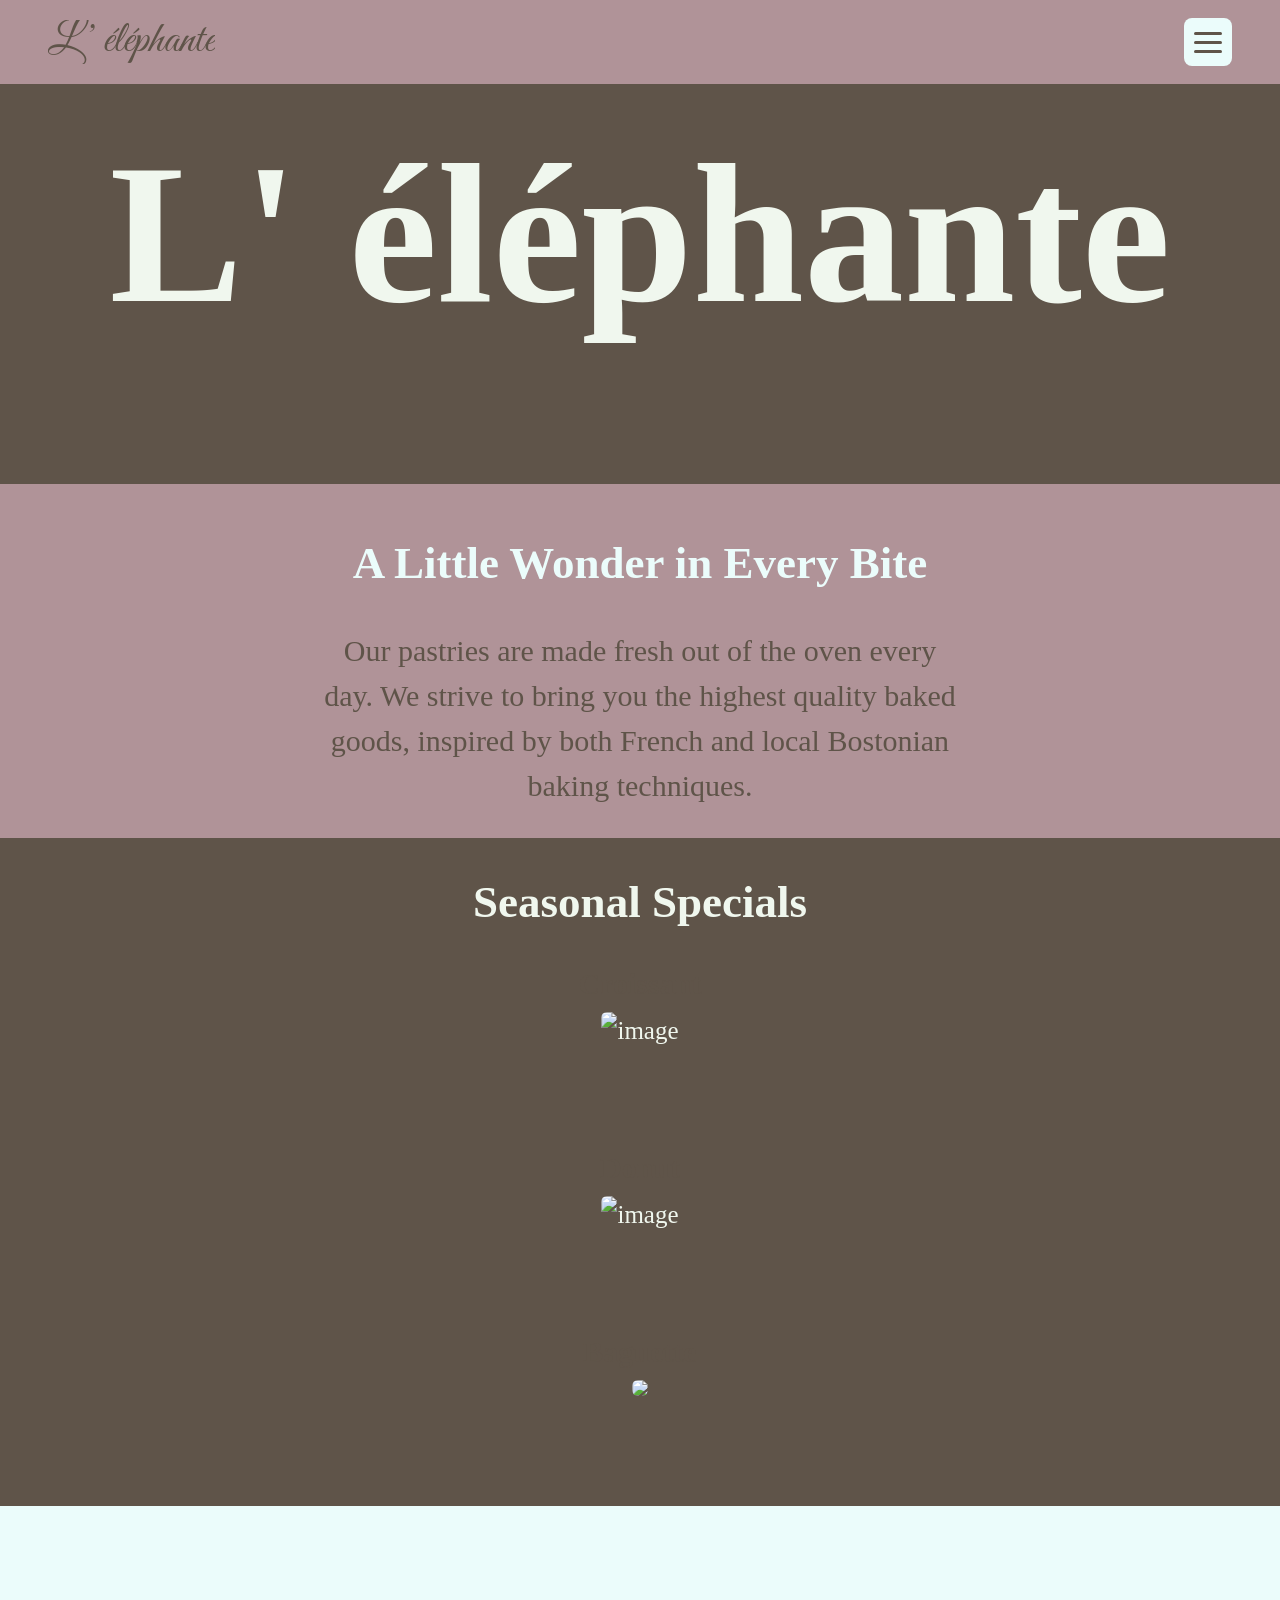
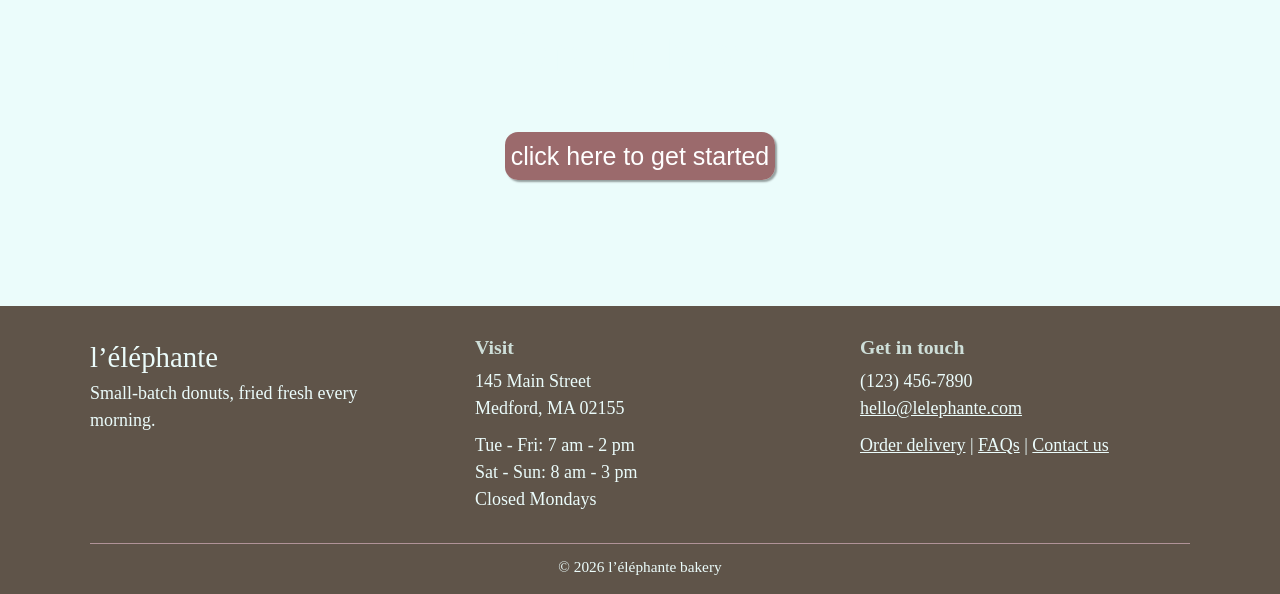
==== index.html @ 223b642c "added footer to every page" ====
<!DOCTYPE html>
<html lang="en">
<head>
    <meta charset="UTF-8">
    <meta name="viewport" content="width=device-width, initial-scale=1.0">
    <title>Home</title>
    <link rel="stylesheet" href="style.css">
    <link rel="stylesheet" href="header.css">
    <script src="script.js" defer></script>
</head>
<body>
    <div class="wrapper">
        <!-- header -->
  <header class="site-header">
    <h1 class="site-title"><a href="index.html">L’ éléphante</a></h1>
    <button class="menu-toggle" type="button">
      <span class="menu-toggle__bar"></span>
      <span class="menu-toggle__bar"></span>
      <span class="menu-toggle__bar"></span>
    </button>
  </header>

  <div class="menu-overlay"></div>

  <!-- hamburger menu -->
  <nav class="menu-panel" id="menu-panel">
    <div class="menu-panel__top">
      <button class="menu-close" type="button">&times;</button>
    </div>
    <ul class="menu-list">
      <li><a href="index.html">Home</a></li>
      <li><a href="menu.html">Menu</a></li>
      <li><a href="teammembers.html">Team Members</a></li>
      <li><a href="faq.html">FAQs</a></li>
      <li><a href="reviews.html">Reviews</a></li>
      <li><a href="delivery.html">Delivery</a></li>
      <li><a href="contact.html">Contact</a></li>
    </ul>
  </nav>
        <div class="hero">
            <h1>L' éléphante</h1>
        </div>
        <div class="section">
            <h2> A Little Wonder in Every Bite </h2>
            <p>
                Our pastries are made fresh out of the oven every day. We strive to bring you
                the highest quality baked goods, inspired by both French and local Bostonian baking techniques.
            </p>
        </div>
        <div class="section2">
            <h2>Seasonal Specials</h2>
            <div class="Products">
                <div class="product">
                    <h3>Croissant</h3>
                    <img src="https://images.unsplash.com/photo-1651604033534-e66b281f1981?q=80&w=774&auto=format&fit=crop&ixlib=rb-4.1.0&ixid=NHwxMjA3fDA%3D"
                        alt="image">
                    <div class="overlay">
                        <a href="find-an-influencer.html">view item</a>
                    </div>
                </div>
                <div class="product">
                    <h3>Donut</h3>
                    <img src="https://images.unsplash.com/photo-1597419765826-5b03fa018c18?q=80&w=870&auto=format&fit=crop&ixlib=rb-4.1.0&ixid=NHwxMjA3fDA%3D"
                        alt="image">
                    <div class="overlay">
                        <a href="find-an-influencer.html">view item</a>
                    </div>
                </div>
                <div class="product">
                    <h3>Baguette</h3>
                    <img src="https://images.unsplash.com/photo-1691862469586-9c7c183b27b7?q=80&w=774&auto=format&fit=crop&ixlib=rb-4.1.0&ixid=NHwxMjA3fDA%3D">
                    <div class="overlay">
                        <a href="find-an-influencer.html">view item</a>
                    </div>
                </div>
            </div>
        </div>
        <div class="section3">
            <h2>Order Now</h2>
            <a href="delivery.html" class="More">click here to get started</a>
        </div>

    </div>
    
    <!-- footer (same on every page) -->
        <footer class="site-footer">
            <div class="footer-inner">
                <div class="footer-col">
                    <a href="index.html" class="logo">l’éléphante</a>
                    <p>Small-batch donuts, fried fresh every morning.</p>
                </div>
                <div class="footer-col">
                    <h2>Visit</h2>
                    <p>145 Main Street<br>Medford, MA 02155</p>
                    <p>Tue - Fri: 7 am - 2 pm<br>Sat - Sun: 8 am - 3 pm<br>Closed Mondays</p>
                </div>
                <div class="footer-col">
                    <h2>Get in touch</h2>
                    <p>(123) 456-7890<br><a href="mailto:hello@lelephante.com">hello@lelephante.com</a></p>
                    <p><a href="delivery.html">Order delivery</a> | <a href="faq.html">FAQs</a> | <a href="contact.html">Contact us</a></p>
                </div>
            </div>
            <p class="copyright">&copy; <span id="year">2026</span> l’éléphante bakery </p>
        </footer>
    
    
</body>
</html>
---- style.css ----
:root {
  --stone-brown: #5F5449;
  --smoky-rose: #9B6A6C;
  --lighter-rose: #B09398;
  --light-teal: #CEDFD9;
  --off-white: #EBFCFB;
}

/* base */
*,
*::before,
*::after {
  box-sizing: border-box;
}

body {
  margin: 0;
  padding: 0;
  font-family: "Times New Roman", Times, serif;
  font-size: 18px;
  line-height: 1.5;
  color: #5f5449;
  background-color: #ebfcfb;
}

h1, h2, h3 {
  line-height: 1.2;
  color: #5f5449;
}

h1 {
  font-size: 2.4em;
  text-align: center;
  margin: 30px 0 10px;
}

h2 {
  font-size: 1.6em;
}

h3 {
  font-size: 1.2em;
  padding: 0;
  margin: 0;
}

a {
  color: #9b6a6c;
}

a:hover {
  color: #5f5449;
}

img {
  max-width: 100%;
}

/* centers the content of every page */
main {
  width: 100%;
  max-width: 1100px;
  margin: 0 auto;
  padding: 0 20px 40px;
}

/* short centered paragraph under each page's h1 */
.intro {
  text-align: center;
  max-width: 650px;
  margin: 0 auto 30px;
}

/* bakery name is the logo? */
.logo {
  font-family: cursive;
  font-size: 1.8em;
  color: #ffffff;
  text-decoration: none;
}

.logo:hover {
  color: #cedfd9;
}

.wrapper {
  display: flex;
  flex-direction: column;
  justify-content: center;
  align-items: center;
}

header {
  width: 100%;
}

/* nav bar (skips the hamburger menu panel, which is styled in header.css) */
nav:not(.menu-panel) {
  text-align: right;
  background-color: var(--lighter-rose);
  min-height: 32px;
  padding-top: 16px;
  padding-bottom: 4px;
  margin-bottom: 0;
}

nav:not(.menu-panel) a {
  text-decoration: none;
  color: var(--off-white);
  font-size: 19px;
  margin-right: 10px;
  padding-left: 20px;
  font-family: Cambria, Cochin, Georgia, Times, 'Times New Roman', serif;
  display: inline-block;
}

nav:not(.menu-panel) a:hover {
  transform: scale(1.2);
  color: #F0F7EE;
}

.menuButtons {
  margin-right: 50px;
}

.hero {
  background-color: var(--stone-brown);
  background-image: url("https://images.unsplash.com/photo-1597528662465-55ece5734101?q=80&w=1548&auto=format&fit=crop&ixlib=rb-4.1.0&ixid=NHwxMjA3fDA%3D");
  background-size: cover;
  background-position: center;
  background-repeat: no-repeat;
  min-height: 400px;
  width: 100%;
  text-align: center;
  margin-bottom: auto;
  margin-top: 0;
}

.hero h1 {
  color: #F0F7EE;
  font-family: Poppins;
  font-size: 200px;
  margin-bottom: 10px;
  padding-bottom: 100px;
}

.hero h2 {
  color: #F0F7EE;
  font-family: Cambria, Cochin, Georgia, Times, 'Times New Roman', serif;
  font-size: 40px;
}

.section {
  background-color: var(--lighter-rose);
  min-height: 350px;
  width: 100%;
  text-align: center;
  margin-bottom: auto;
}

.section h2 {
  padding-top: 15px;
  color: var(--off-white);
  font-family: Poppins;
  font-size: 45px;
}

.section p {
  color: var(--stone-brown);
  font-family: Georgia, 'Times New Roman', Times, serif;
  font-size: 30px;
  margin-left: 25%;
  margin-right: 25%;
}

.section2 {
  background-color: var(--stone-brown);
  min-height: 400px;
  width: 100%;
  text-align: center;
  margin-bottom: auto;
}

.section2 h2 {
  color: #F0F7EE;
  font-family: Geneva;
  font-size: 45px;
}

/* Top Influencers */

.Products {
  display: grid;
  grid-template-columns: repeat(3, 400px);
  justify-content: center;
  gap: 20px;
  max-width: 1300px;
  width: 100%;
  margin: 0 auto 40px;
  min-height: 500px;
}

.product {
  z-index: 1;
  display: flex;
  flex-direction: column;
  align-items: center;
  align-content: space-between;
  padding: 0;
  position: relative;
  font-family: Cambria, Cochin, Georgia, Times, 'Times New Roman', serif;
  font-size: 25px;
  color: #F0F7EE;
}

.product img {
  max-width: 80%;
  margin-top: 10px;
  border-radius: 6px;
}

.overlay {
  z-index: 2;
  background-color: hsla(0, 20%, 6%, 0.621);
  width: 400px;
  height: 400px;
  display: none;
  position: absolute;
  border-radius: 6px;
}

.overlay a {
  position: absolute;
  top: 50%;
  left: 50%;
  font-size: 40px;
  color: white;
  transform: translate(-50%, -50%);
  -ms-transform: translate(-50%, -50%);
  text-align: center;
}

.product:hover .overlay {
  display: block;
}

/* Section 3 */

.section3 {
  flex: 1;
  background-color: var(--off-white);
  min-height: 400px;
  width: 100%;
  text-align: center;
  margin-bottom: auto;
  background-image: url("https://images.unsplash.com/photo-1523294587484-bae6cc870010?q=80&w=2004&auto=format&fit=crop&ixlib=rb-4.1.0&ixid=NHwxMjA3fDA%3D");
  background-size: cover;
  background-position: center;
  background-repeat: no-repeat;
}

.section3 h2 {
  padding-top: 70px;
  color: var(--off-white);
  font-family: Poppins;
  font-size: 60px;
  font-weight: 100;
  margin-top: 40px;
  margin-bottom: 50px;
}

.More {
  background-color: var(--smoky-rose);
  width: fit-content;
  padding-top: 10px;
  padding-bottom: 10px;
  padding-left: 6px;
  padding-right: 6px;
  border: 0;
  border-radius: 13px;
  font-family: "Poppins", sans-serif;
  font-size: 25px;
  font-weight: 400;
  font-style: normal;
  color: white;
  box-shadow: 2px 2px 2px rgba(0, 0, 0, 0.374);
  text-decoration: none;
  text-align: center;
  justify-self: center;
  margin-top: 20px;
}

/* shared button */
.button {
  display: inline-block;
  background-color: #9b6a6c;
  color: #ffffff;
  font-family: inherit;
  font-size: 1em;
  text-decoration: none;
  padding: 10px 22px;
  border: none;
  transition-property: background-color;
  transition-duration: 0.3s;
}

.button:hover {
  background-color: #5f5449;
  color: #ffffff;
}

.center {
  text-align: center;
}

/* footer (fixed page element) */
.site-footer {
  background-color: #5f5449;
  color: #ebfcfb;
  padding: 30px 20px 15px;
}

.footer-inner {
  display: flex;
  flex-wrap: wrap;
  justify-content: space-between;
  max-width: 1100px;
  margin: 0 auto;
}

.footer-col {
  flex-basis: 30%;
  margin-bottom: 20px;
}

.footer-col p {
  margin: 0 0 10px;
}

.site-footer h2 {
  color: #cedfd9;
  font-size: 1.1em;
  margin: 0 0 8px;
}

.site-footer .logo {
  font-size: 1.6em;
}

.site-footer a {
  color: #ebfcfb;
}

.site-footer a:hover {
  color: #cedfd9;
}

.copyright {
  max-width: 1100px;
  margin: 0 auto;
  padding-top: 12px;
  border-top: 1px solid #b09398;
  text-align: center;
  font-size: 0.85em;
}

/* other footer style (skips the shared .site-footer above) */
footer:not(.site-footer) {
  display: flex;
  justify-content: center;
  align-items: center;
  width: 100%;
  background-color: var(--lighter-rose);
  font-family: cursive;
  margin-bottom: 0;
}

#titleCard {
  font-size: 50px;
  font-family: Cambria, Cochin, Georgia, Times, 'Times New Roman', serif;
}


@media (max-width: 1300px) {
  .Products {
    display: grid;
    grid-template-columns: 1fr;
    width: 100%;
    gap: 30px;
    margin-bottom: 40px;
  }
}

/* PHONE */
@media (max-width: 738px) {

  body {
    width: 100%;
    overflow-x: hidden;
  }

  /* Navigation */
  nav:not(.menu-panel) {
    text-align: center;
    padding: 10px 0;
  }

  .menuButtons {
    margin-right: 0;
    display: flex;
    flex-direction: column;
    align-items: center;
  }

  nav:not(.menu-panel) a {
    font-size: 18px;
    margin: 5px 0;
    padding-left: 0;
  }

  nav:not(.menu-panel) a:hover {
    transform: none;
  }

  /* Hero */
  .hero {
    min-height: 300px;
    width: 100%;
    display: flex;
    flex-direction: column;
    justify-content: center;
  }

  .hero h1 {
    font-size: 60px;
    margin: 0 10px 10px;
  }

  .hero h2 {
    font-size: 25px;
    margin: 10px;
  }

  /* General sections */
  .section,
  .section2,
  .section3 {
    width: 100%;
    min-height: 300px;
  }

  .section h2,
  .section2 h2,
  .section3 h2 {
    font-size: 35px;
  }

  .section p {
    font-size: 20px;
    margin-left: 10%;
    margin-right: 10%;
  }

  /* Products */
  .Products {
    display: grid;
    grid-template-columns: 1fr;
    width: 100%;
    gap: 30px;
    margin-bottom: 40px;
  }

  .product {
    width: 100%;
  }

  .product img {
    width: 250px;
    max-width: 80%;
    height: auto;
  }

  /* Overlay */
  .overlay {
    width: 250px;
    height: 250px;
    top: 0;
    left: 0;
  }

  .overlay a {
    font-size: 30px;
  }

  /* More button */
  .More {
    font-size: 20px;
    margin-bottom: 30px;
  }

  /* Delivery form */
  form {
    width: 60%;
    margin: 20px auto;
  }

  form input,
  form textarea,
  form select {
    width: 100%;
    box-sizing: border-box;
  }

  /* Footer */
  footer:not(.site-footer) {
    width: 100%;
    display: flex;
    flex-direction: row;
    justify-content: center;
    align-items: center;
    padding: 20px 0;
  }

  footer:not(.site-footer) h2 {
    font-size: 20px;
    margin-bottom: 15px;
  }
}

/* responsive for tablets and phones */
@media (max-width: 700px) {
  h1 {
    font-size: 2em;
  }

  /* footer columns stack */
  .footer-col {
    flex-basis: 100%;
  }
}
---- header.css ----
/* Cursive font for bakery name */
@import url("https://fonts.googleapis.com/css2?family=Great+Vibes&display=swap");

:root {
  /* Layout tokens */
  --header-height: 72px;
  --header-padding-x: clamp(16px, 4vw, 48px);
  --menu-width: 360px;
  --menu-transition: 0.3s ease;
}

body {
  margin: 0;
  /* padding below header / above page contents */
  padding-top: var(--header-height);
}

/* when hamburger menu is open, you can't scroll on the page behind */
body.menu-open {
  overflow: hidden;
}

/* header styling */

.site-header {
  position: fixed;
  top: 0;
  left: 0;
  right: 0;
  width: 100%;
  height: var(--header-height);
  display: flex;
  align-items: center;
  justify-content: space-between;
  gap: 16px;
  padding: 0 var(--header-padding-x);
  background-color: var(--lighter-rose);
  z-index: 1000;
}

.site-title {
  margin: 0;
  font-family: "Great Vibes", "Brush Script MT", "Segoe Script", cursive;
  font-size: clamp(1.75rem, 4vw, 2.75rem);
  font-weight: 400;
  line-height: 1;
  color: var(--stone-brown);
  white-space: nowrap;
  overflow: hidden;
  text-overflow: ellipsis;
}

.site-title a {
  color: inherit;
  text-decoration: none;
}

.site-title a:focus-visible {
  outline: 2px solid var(--off-white);
  outline-offset: 4px;
  border-radius: 4px;
}

/* closed hamburger menu styling */

.menu-toggle {
  flex-shrink: 0;
  display: flex;
  flex-direction: column;
  justify-content: center;
  gap: 6px;
  width: 48px;
  height: 48px;
  margin-left: auto; /* keeps hamburger menu fixed */
  padding: 12px 10px;
  background-color: var(--off-white);
  border: none;
  border-radius: 8px;
  transition: background-color var(--menu-transition), transform 0.15s ease;
}

.menu-toggle__bar {
  display: block;
  width: 100%;
  height: 3px;
  background-color: var(--stone-brown);
  border-radius: 2px;
}

.menu-toggle:active {
  transform: scale(0.95);
}

.menu-toggle:focus-visible {
  outline: 2px solid var(--stone-brown);
  outline-offset: 3px;
}

/* dims page behind menu when menu is opened */

.menu-overlay {
  position: fixed;
  inset: 0;
  background-color: rgba(95, 84, 73, 0.4); /* stone-brown, translucent */
  opacity: 0;
  visibility: hidden;
  z-index: 1001;
}

.menu-overlay.is-open {
  opacity: 1;
  visibility: visible;
}

/* hamburger menu open styling */

.menu-panel {
  position: fixed;
  top: 0;
  right: 0;
  width: min(var(--menu-width), 100%);
  height: 100vh;
  height: 100dvh; /* height for mobile browsers */
  display: flex;
  flex-direction: column;
  padding: 0 clamp(20px, 5vw, 36px) 32px;
  background-color: var(--off-white);
  box-shadow: -4px 0 24px rgba(95, 84, 73, 0.25);
  overflow-y: auto; /* responsive, always shows the 7 tabs in the menu */
  transform: translateX(100%);
  visibility: hidden; /* hidden links can't be tabbed to while closed */
  z-index: 1002;
}

.menu-panel.is-open {
  transform: translateX(0);
  visibility: visible;
}

.menu-panel__top {
  flex-shrink: 0;
  display: flex;
  align-items: center;
  justify-content: flex-end;
  height: var(--header-height);
  border-bottom: 1px solid rgba(95, 84, 73, 0.2);
}

.menu-close {
  display: grid;
  place-items: center;
  width: 44px;
  height: 44px;
  padding: 0;
  font-family: "Times New Roman", Times, serif;
  font-size: 1.75rem;
  line-height: 1;
  color: var(--stone-brown);
  background-color: var(--light-teal);
  border: none;
  border-radius: 50%;
  transition: background-color var(--menu-transition), transform 0.15s ease;
}

.menu-close:active {
  transform: scale(0.95);
}

.menu-close:focus-visible {
  outline: 2px solid var(--stone-brown);
  outline-offset: 3px;
}

/* the list of 7 tabs styling */
.menu-list {
  list-style: none;
  margin: 0;
  padding: 12px 0 0;
  display: flex;
  flex-direction: column;
}

.menu-list a {
  display: block;
  padding: clamp(10px, 2.2vh, 18px) 0;
  font-family: "Times New Roman", Times, serif;
  font-size: clamp(1.5rem, 5vw, 2.25rem);
  font-weight: 700;
  line-height: 1.1;
  color: var(--stone-brown);
  text-decoration: none;
}

/* makes header responsive */

@media (max-width: 480px) {
  :root {
    --header-height: 60px;
  }

  .menu-toggle {
    width: 44px;
    height: 44px;
    gap: 5px;
    padding: 11px 9px;
  }

  /* responsive menu, takes up full screen on phones */
  .menu-panel {
    width: 100%;
    box-shadow: none;
  }
}

@media (min-width: 1200px) {
  :root {
    --header-height: 84px;
    --menu-width: 420px;
  }
}
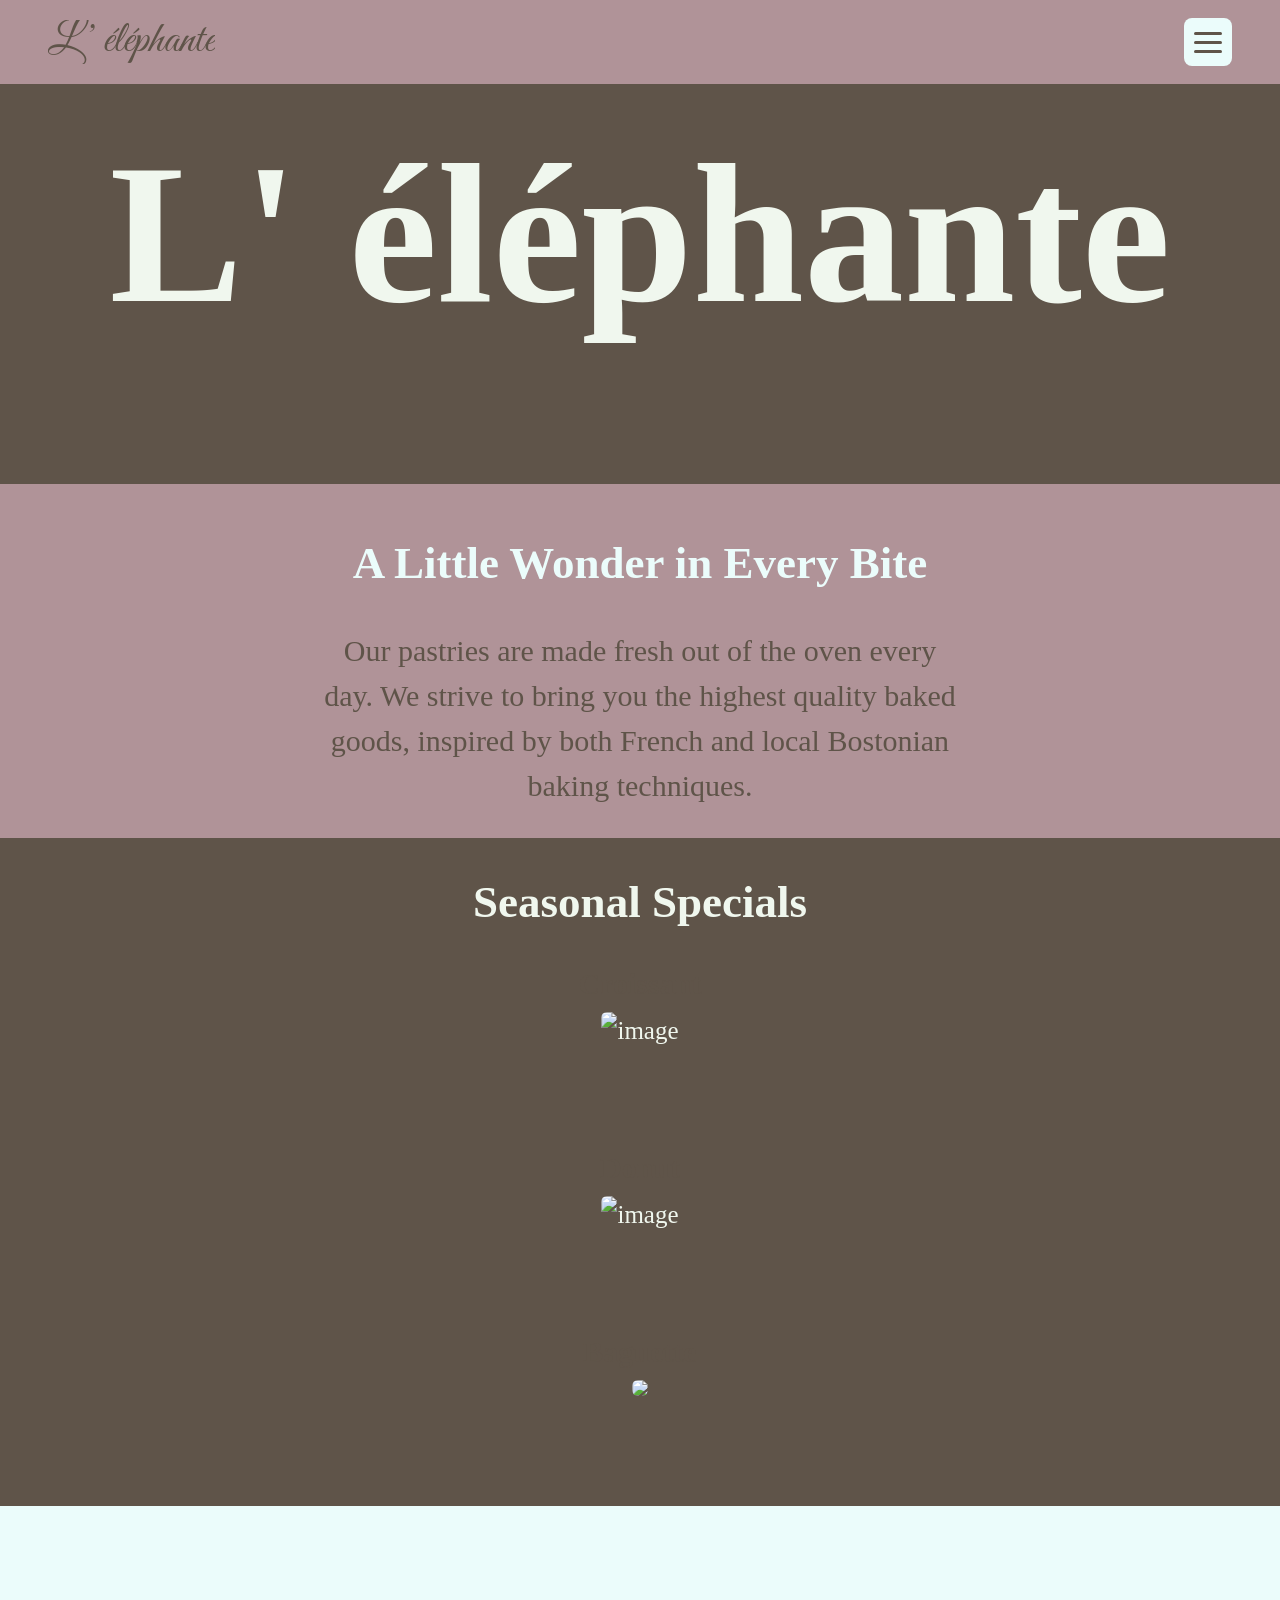
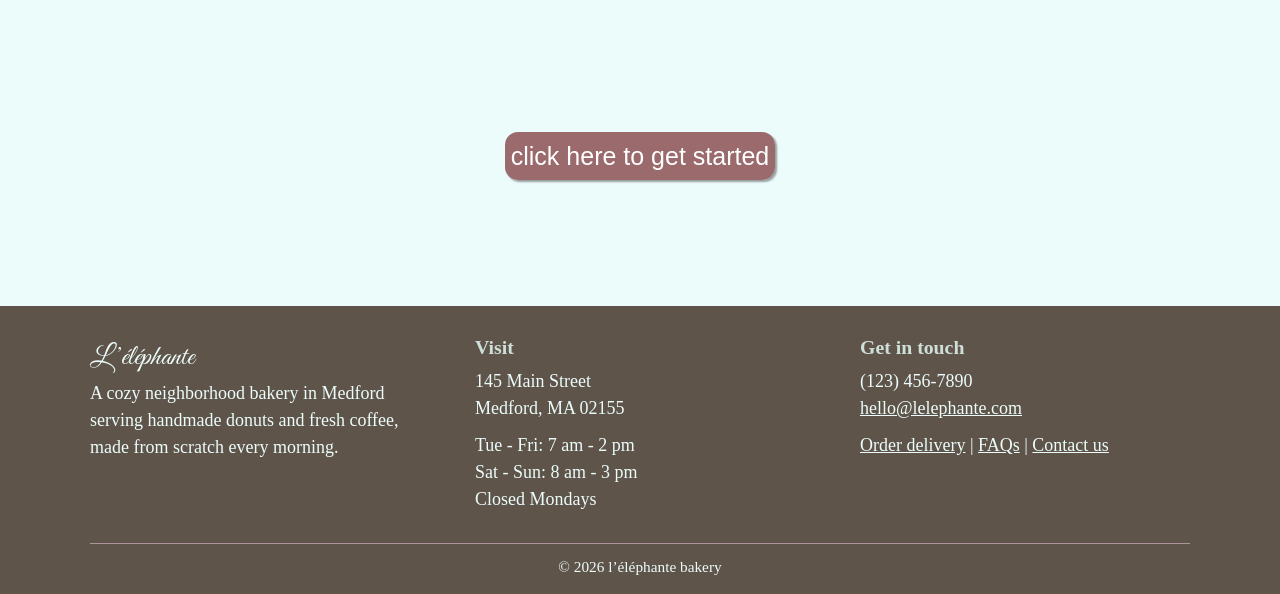
==== commit a5517c2b: "changed font of footer title and description of footer" ====
--- a/index.html
+++ b/index.html
@@ -86,8 +86,8 @@
         <footer class="site-footer">
             <div class="footer-inner">
                 <div class="footer-col">
-                    <a href="index.html" class="logo">l’éléphante</a>
-                    <p>Small-batch donuts, fried fresh every morning.</p>
+                    <a href="index.html" class="logo" style="font-family: 'Great Vibes', 'Brush Script MT', 'Segoe Script', cursive;">L’éléphante</a>
+                    <p>A cozy neighborhood bakery in Medford serving handmade donuts and fresh coffee, made from scratch every morning.</p>
                 </div>
                 <div class="footer-col">
                     <h2>Visit</h2>
@@ -102,7 +102,10 @@
             </div>
             <p class="copyright">&copy; <span id="year">2026</span> l’éléphante bakery </p>
         </footer>
-    
+        
+    <!-- for seasonal cards, card.js must load before menu.js -->
+    <script src="card.js"></script>
+    <script src="menu.js"></script>
     
 </body>
 </html>
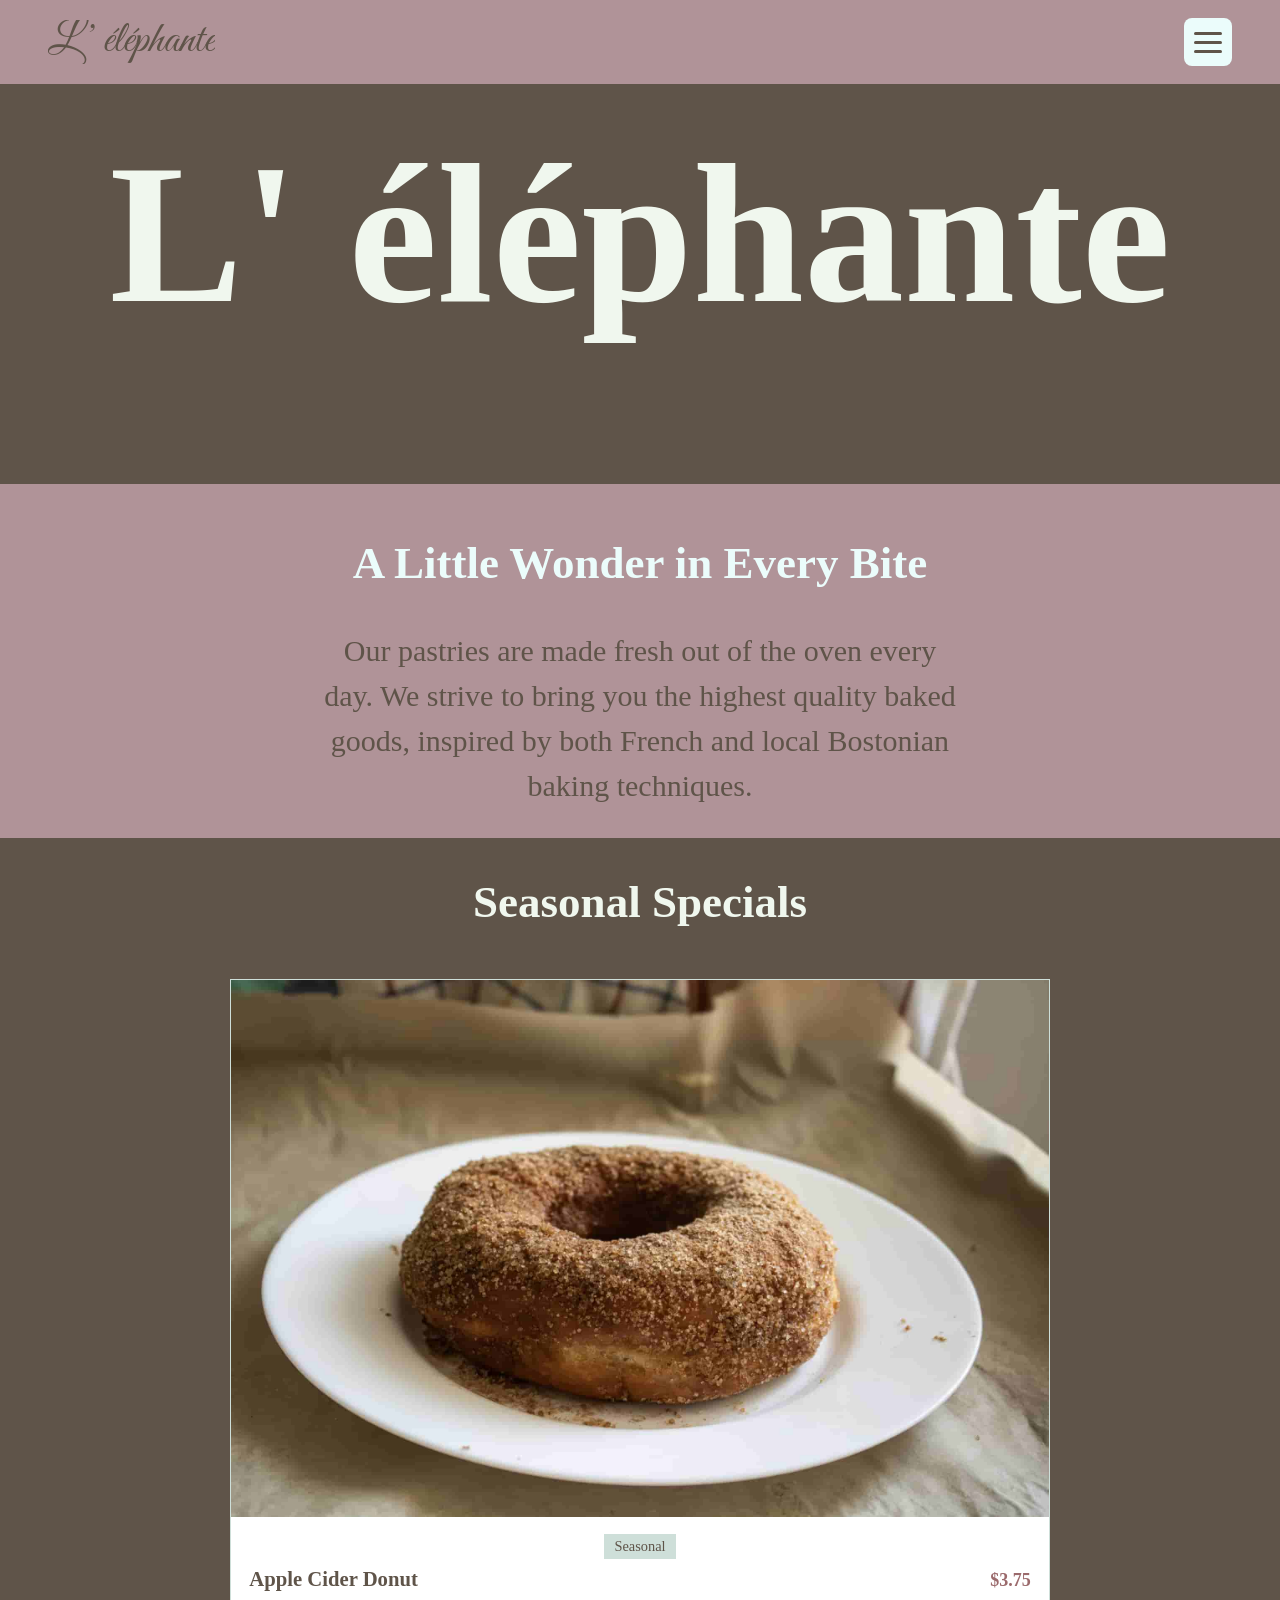
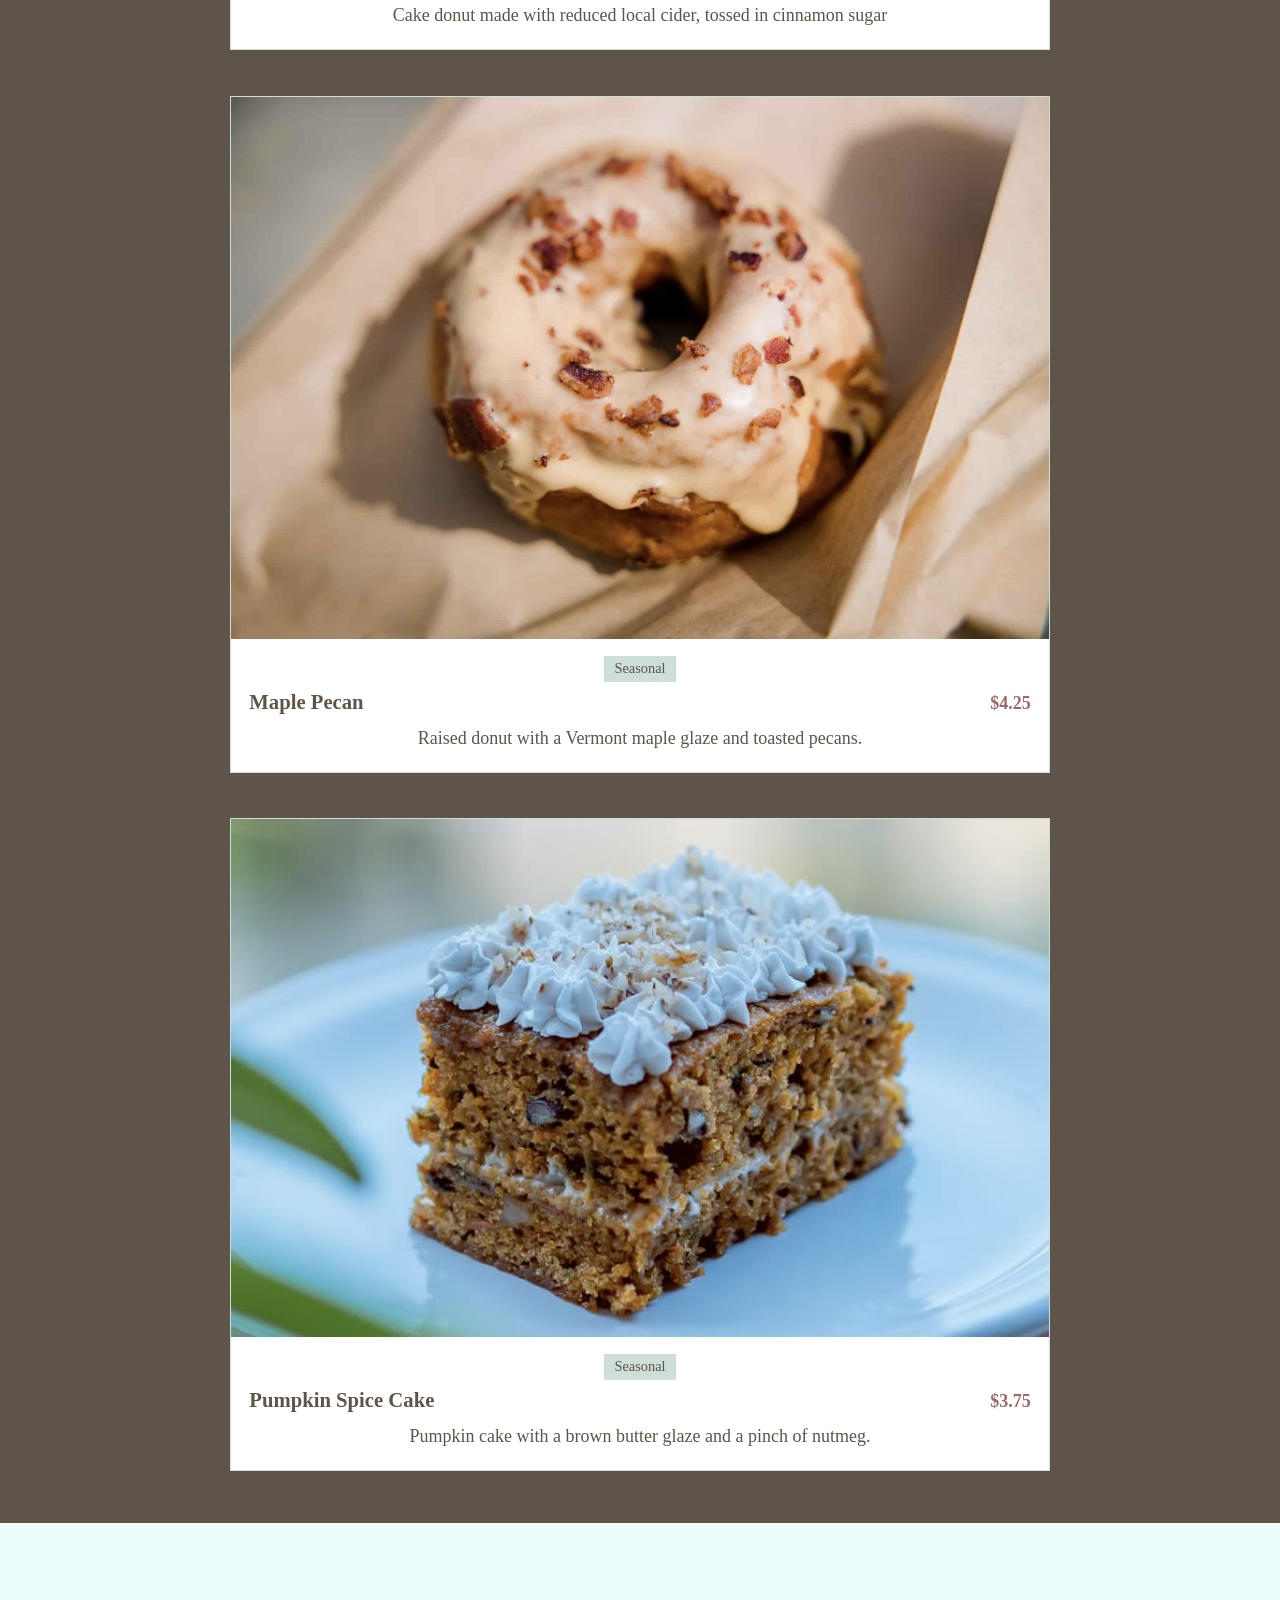
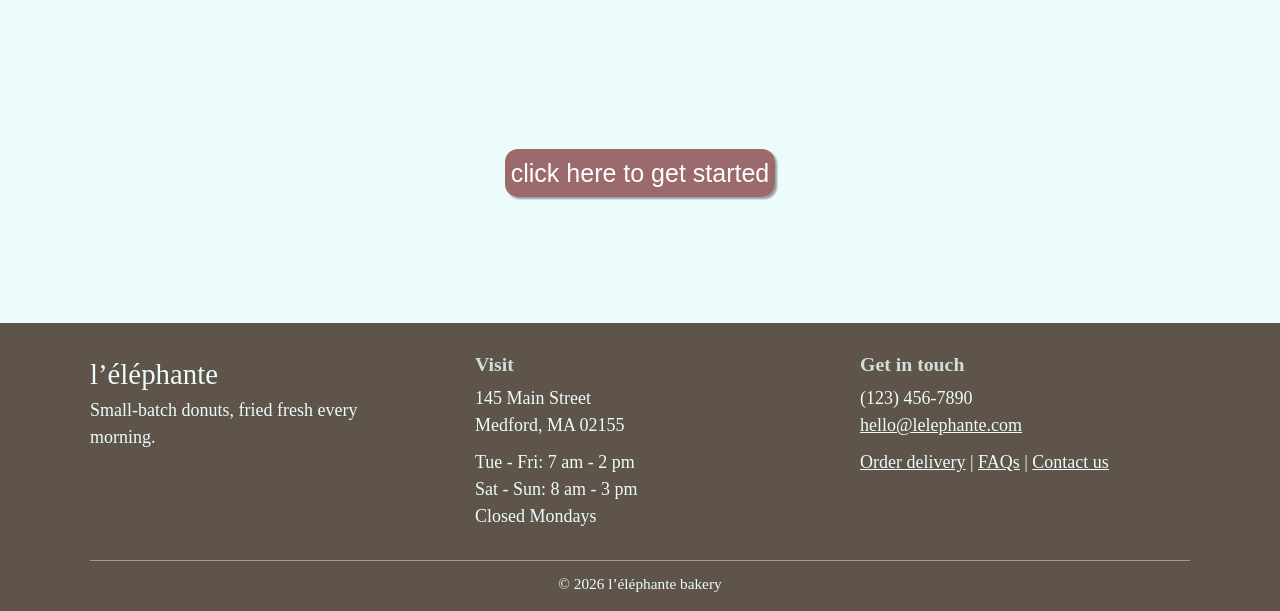
==== commit 14e95741: "ishaan's new changes" ====
--- a/index.html
+++ b/index.html
@@ -7,6 +7,86 @@
     <link rel="stylesheet" href="style.css">
     <link rel="stylesheet" href="header.css">
     <script src="script.js" defer></script>
+    <!-- internal style sheet -->
+        <style>
+            .menu-section {
+                margin-bottom: 30px;
+            }
+            .menu-section h2 {
+                text-align: center;
+                border-bottom: 1px solid #b09398;
+                padding-bottom: 8px;
+            }
+            .order-cta {
+                text-align:center;
+                background-color: #cedfd9;
+                padding: 25px 20px;
+                margin-top: 20px;
+            }
+            .order-cta h2 {
+                margin-top: 0;
+            }
+            /* menu cards built by card.js */
+            .card-grid {
+                display: flex; 
+                flex-wrap: wrap;
+                justify-content: center;
+            }
+            .menu-card {
+                flex-basis: 30%;
+                margin: 1.5%;
+                background-color: #ffffff;
+                border: 1px solid #cedfd9;
+            }
+            /* the mint background shows if a photo is missing */
+            .menu-card img {
+                display: block;
+                width: 100%;
+                min-height: 160px;
+                background-color: #cedfd9;
+            }
+            .menu-card-body {
+                padding: 15px 18px 20px;
+            }
+            /* name on the left, price on the right */
+            .menu-card-top {
+                display: flex;
+                justify-content: space-between;
+                align-items: baseline;
+            }
+            .menu-card h3 {
+                font-size: 1.15em;
+            }
+            .menu-card .price {
+                margin-left: 12px;
+                font-weight: bold;
+                color: #9b6a6c;
+            }
+            .menu-card p {
+                margin: 8px 0 0;
+            }
+            .seasonal-tag {
+                display: inline-block;
+                margin-bottom: 8px;
+                padding: 2px 10px;
+                font-size: 0.8em;
+                background-color: #cedfd9;
+            }
+            @media (max-width: 678px) {
+                .menu-card {
+                    flex-basis: 45%;
+                }
+            }
+            @media (max-width: 700px) {
+                .menu-card {
+                    flex-basis: 45%;
+                    margin: 10px 0;
+                    /* width: 75%; */
+                }
+            }
+
+
+        </style>
 </head>
 <body>
     <div class="wrapper">
@@ -49,30 +129,8 @@
         </div>
         <div class="section2">
             <h2>Seasonal Specials</h2>
-            <div class="Products">
-                <div class="product">
-                    <h3>Croissant</h3>
-                    <img src="https://images.unsplash.com/photo-1651604033534-e66b281f1981?q=80&w=774&auto=format&fit=crop&ixlib=rb-4.1.0&ixid=NHwxMjA3fDA%3D"
-                        alt="image">
-                    <div class="overlay">
-                        <a href="find-an-influencer.html">view item</a>
-                    </div>
-                </div>
-                <div class="product">
-                    <h3>Donut</h3>
-                    <img src="https://images.unsplash.com/photo-1597419765826-5b03fa018c18?q=80&w=870&auto=format&fit=crop&ixlib=rb-4.1.0&ixid=NHwxMjA3fDA%3D"
-                        alt="image">
-                    <div class="overlay">
-                        <a href="find-an-influencer.html">view item</a>
-                    </div>
-                </div>
-                <div class="product">
-                    <h3>Baguette</h3>
-                    <img src="https://images.unsplash.com/photo-1691862469586-9c7c183b27b7?q=80&w=774&auto=format&fit=crop&ixlib=rb-4.1.0&ixid=NHwxMjA3fDA%3D">
-                    <div class="overlay">
-                        <a href="find-an-influencer.html">view item</a>
-                    </div>
-                </div>
+            <div class="Products" id="seasonal-list">
+                
             </div>
         </div>
         <div class="section3">
@@ -86,8 +144,8 @@
         <footer class="site-footer">
             <div class="footer-inner">
                 <div class="footer-col">
-                    <a href="index.html" class="logo" style="font-family: 'Great Vibes', 'Brush Script MT', 'Segoe Script', cursive;">L’éléphante</a>
-                    <p>A cozy neighborhood bakery in Medford serving handmade donuts and fresh coffee, made from scratch every morning.</p>
+                    <a href="index.html" class="logo">l’éléphante</a>
+                    <p>Small-batch donuts, fried fresh every morning.</p>
                 </div>
                 <div class="footer-col">
                     <h2>Visit</h2>
--- a/style.css
+++ b/style.css
@@ -187,8 +187,7 @@
   font-size: 45px;
 }
 
-/* Top Influencers */
-
+/* menu products */
 .Products {
   display: grid;
   grid-template-columns: repeat(3, 400px);
@@ -383,11 +382,13 @@
 
 @media (max-width: 1300px) {
   .Products {
-    display: grid;
-    grid-template-columns: 1fr;
-    width: 100%;
-    gap: 30px;
+    display: flex;
+    flex-direction: column;
+    width: 66%;
+    gap: 10;
     margin-bottom: 40px;
+    align-items: center;
+    justify-content: center;
   }
 }
 
@@ -462,14 +463,6 @@
   }
 
   /* Products */
-  .Products {
-    display: grid;
-    grid-template-columns: 1fr;
-    width: 100%;
-    gap: 30px;
-    margin-bottom: 40px;
-  }
-
   .product {
     width: 100%;
   }
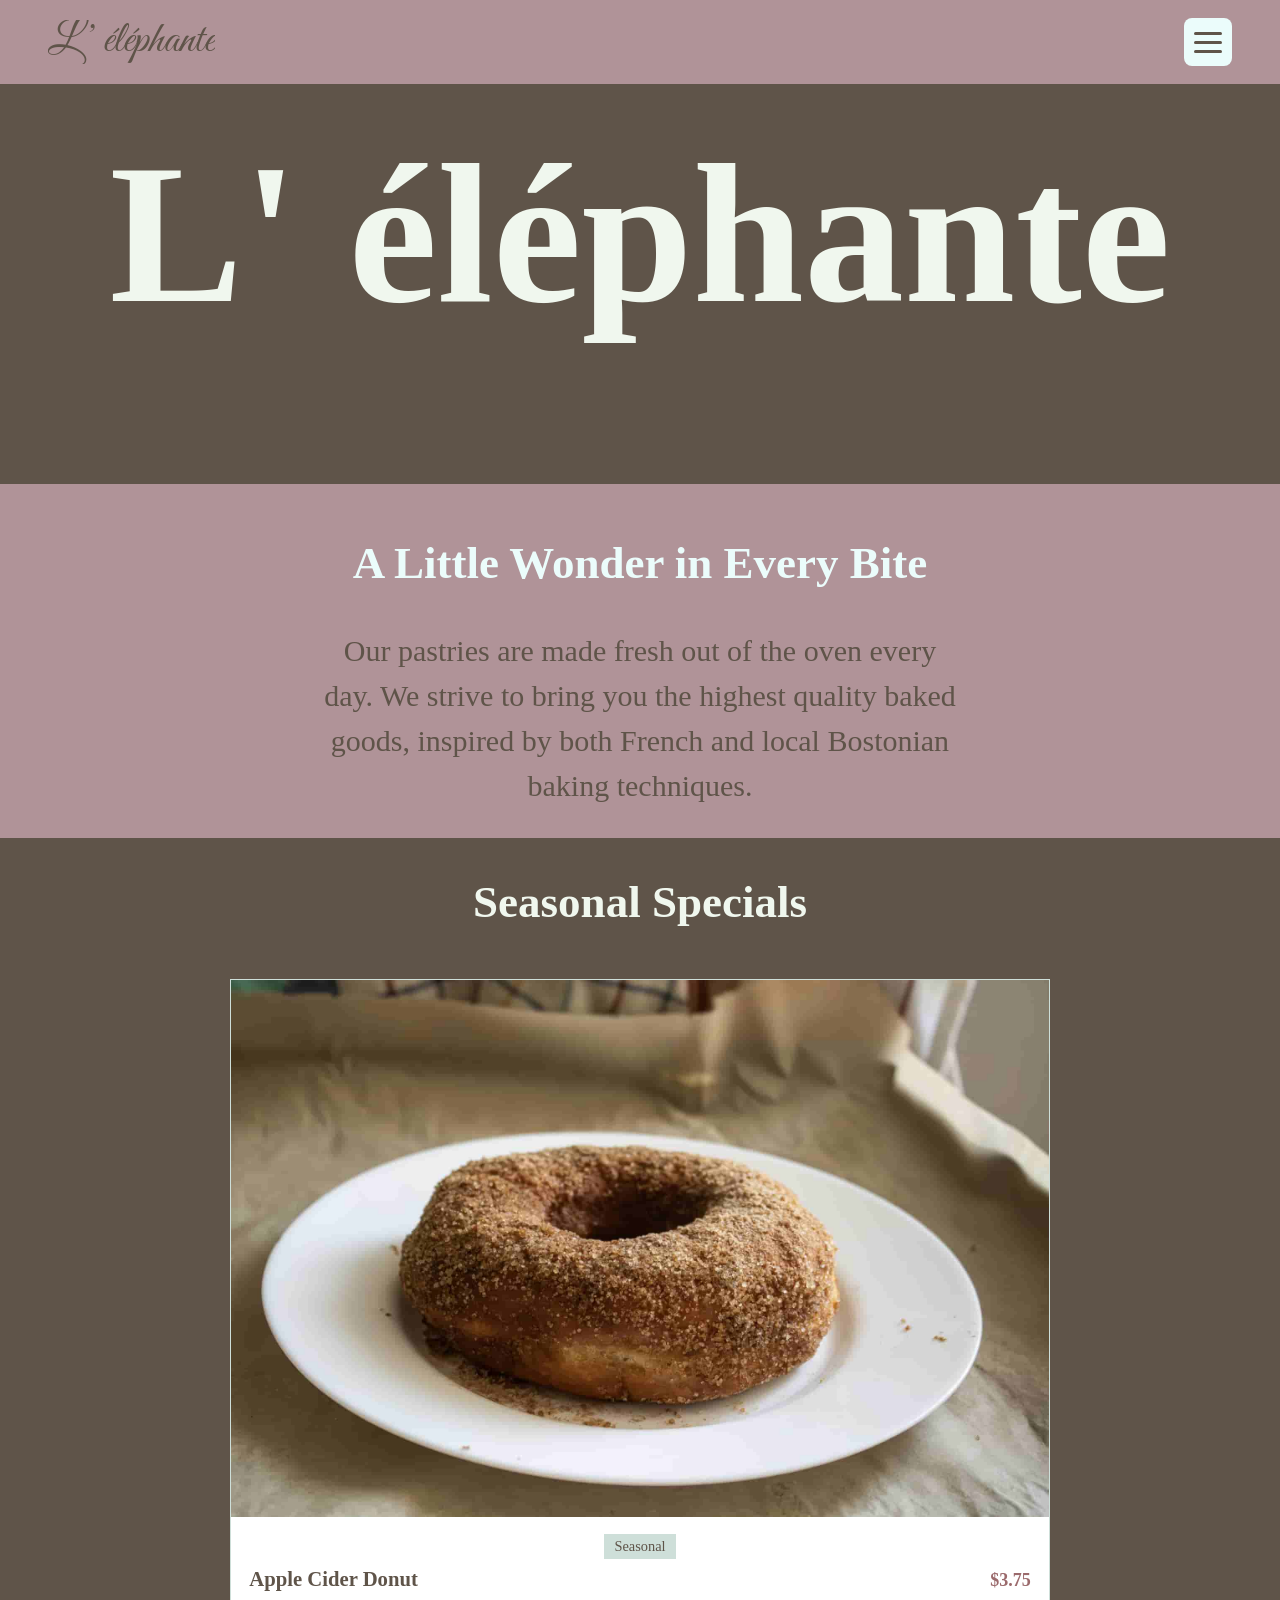
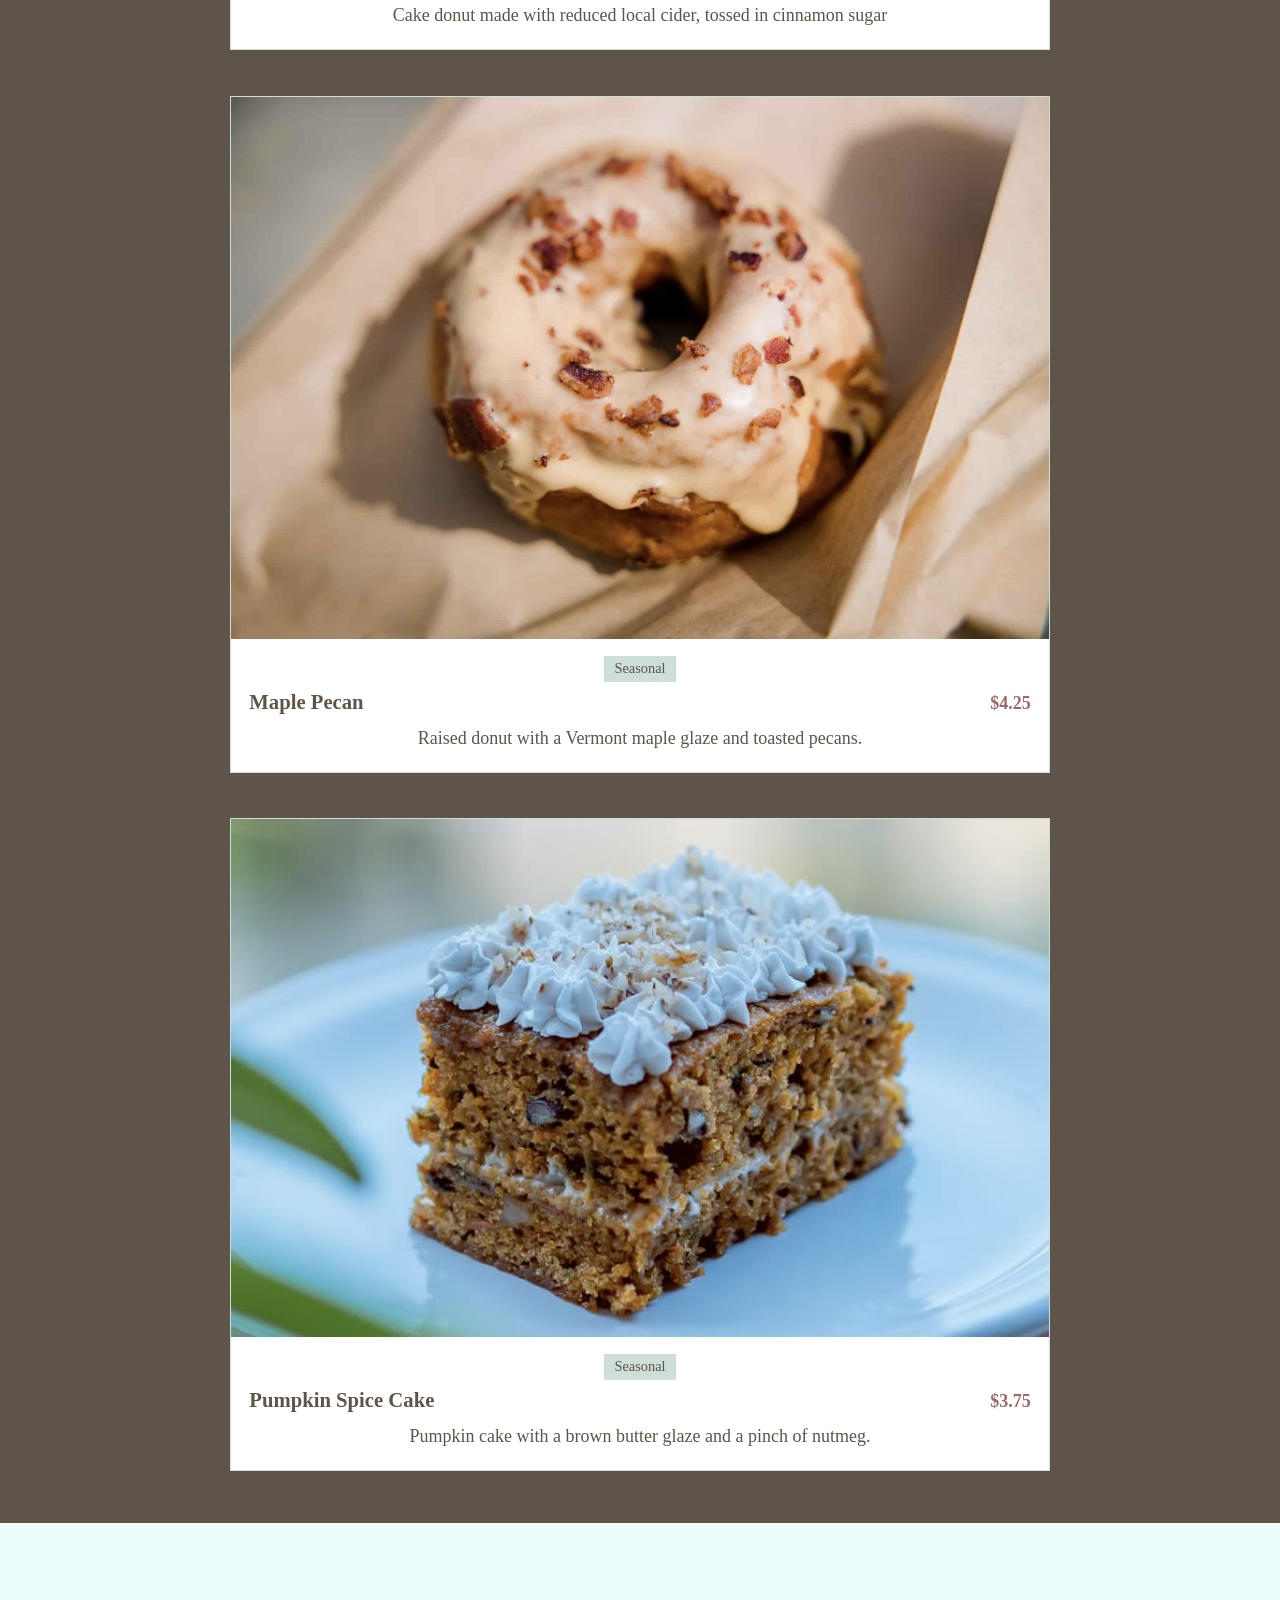
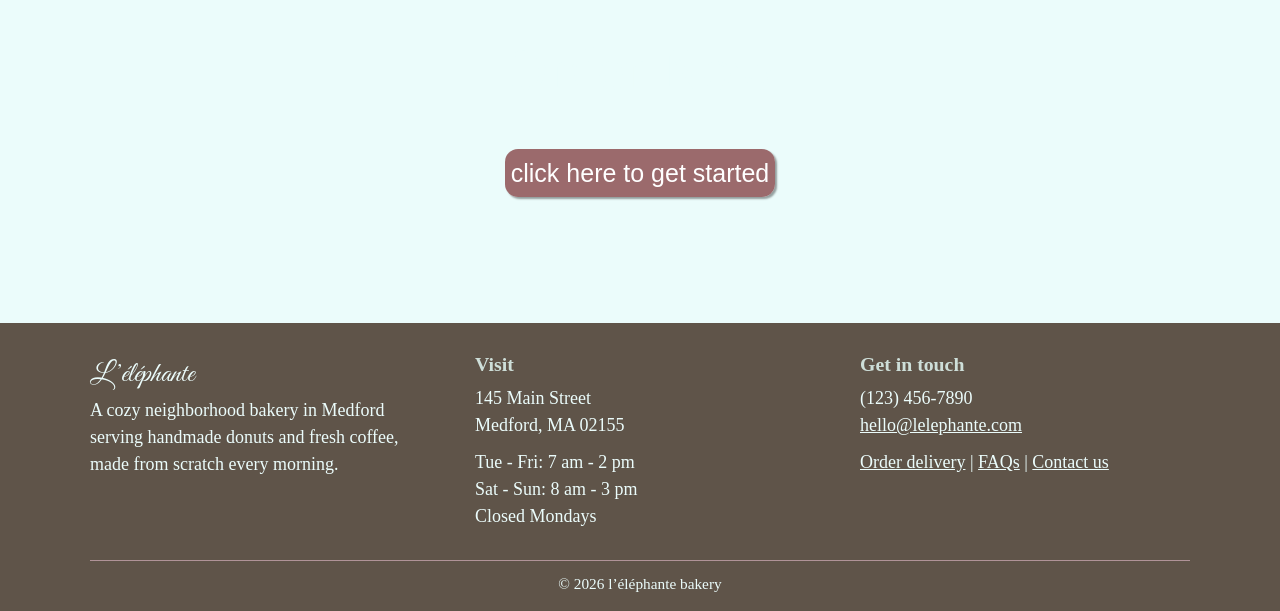
==== commit 3238b136: "changed footer text in home/delivery pages" ====
--- a/index.html
+++ b/index.html
@@ -144,8 +144,8 @@
         <footer class="site-footer">
             <div class="footer-inner">
                 <div class="footer-col">
-                    <a href="index.html" class="logo">l’éléphante</a>
-                    <p>Small-batch donuts, fried fresh every morning.</p>
+                    <a href="index.html" class="logo" style="font-family: 'Great Vibes', 'Brush Script MT', 'Segoe Script', cursive;">L’éléphante</a>
+                    <p>A cozy neighborhood bakery in Medford serving handmade donuts and fresh coffee, made from scratch every morning.</p>
                 </div>
                 <div class="footer-col">
                     <h2>Visit</h2>
--- a/style.css
+++ b/style.css
@@ -197,50 +197,6 @@
   width: 100%;
   margin: 0 auto 40px;
   min-height: 500px;
-}
-
-.product {
-  z-index: 1;
-  display: flex;
-  flex-direction: column;
-  align-items: center;
-  align-content: space-between;
-  padding: 0;
-  position: relative;
-  font-family: Cambria, Cochin, Georgia, Times, 'Times New Roman', serif;
-  font-size: 25px;
-  color: #F0F7EE;
-}
-
-.product img {
-  max-width: 80%;
-  margin-top: 10px;
-  border-radius: 6px;
-}
-
-.overlay {
-  z-index: 2;
-  background-color: hsla(0, 20%, 6%, 0.621);
-  width: 400px;
-  height: 400px;
-  display: none;
-  position: absolute;
-  border-radius: 6px;
-}
-
-.overlay a {
-  position: absolute;
-  top: 50%;
-  left: 50%;
-  font-size: 40px;
-  color: white;
-  transform: translate(-50%, -50%);
-  -ms-transform: translate(-50%, -50%);
-  text-align: center;
-}
-
-.product:hover .overlay {
-  display: block;
 }
 
 /* Section 3 */
@@ -462,29 +418,6 @@
     margin-right: 10%;
   }
 
-  /* Products */
-  .product {
-    width: 100%;
-  }
-
-  .product img {
-    width: 250px;
-    max-width: 80%;
-    height: auto;
-  }
-
-  /* Overlay */
-  .overlay {
-    width: 250px;
-    height: 250px;
-    top: 0;
-    left: 0;
-  }
-
-  .overlay a {
-    font-size: 30px;
-  }
-
   /* More button */
   .More {
     font-size: 20px;
@@ -530,4 +463,4 @@
   .footer-col {
     flex-basis: 100%;
   }
-}+}
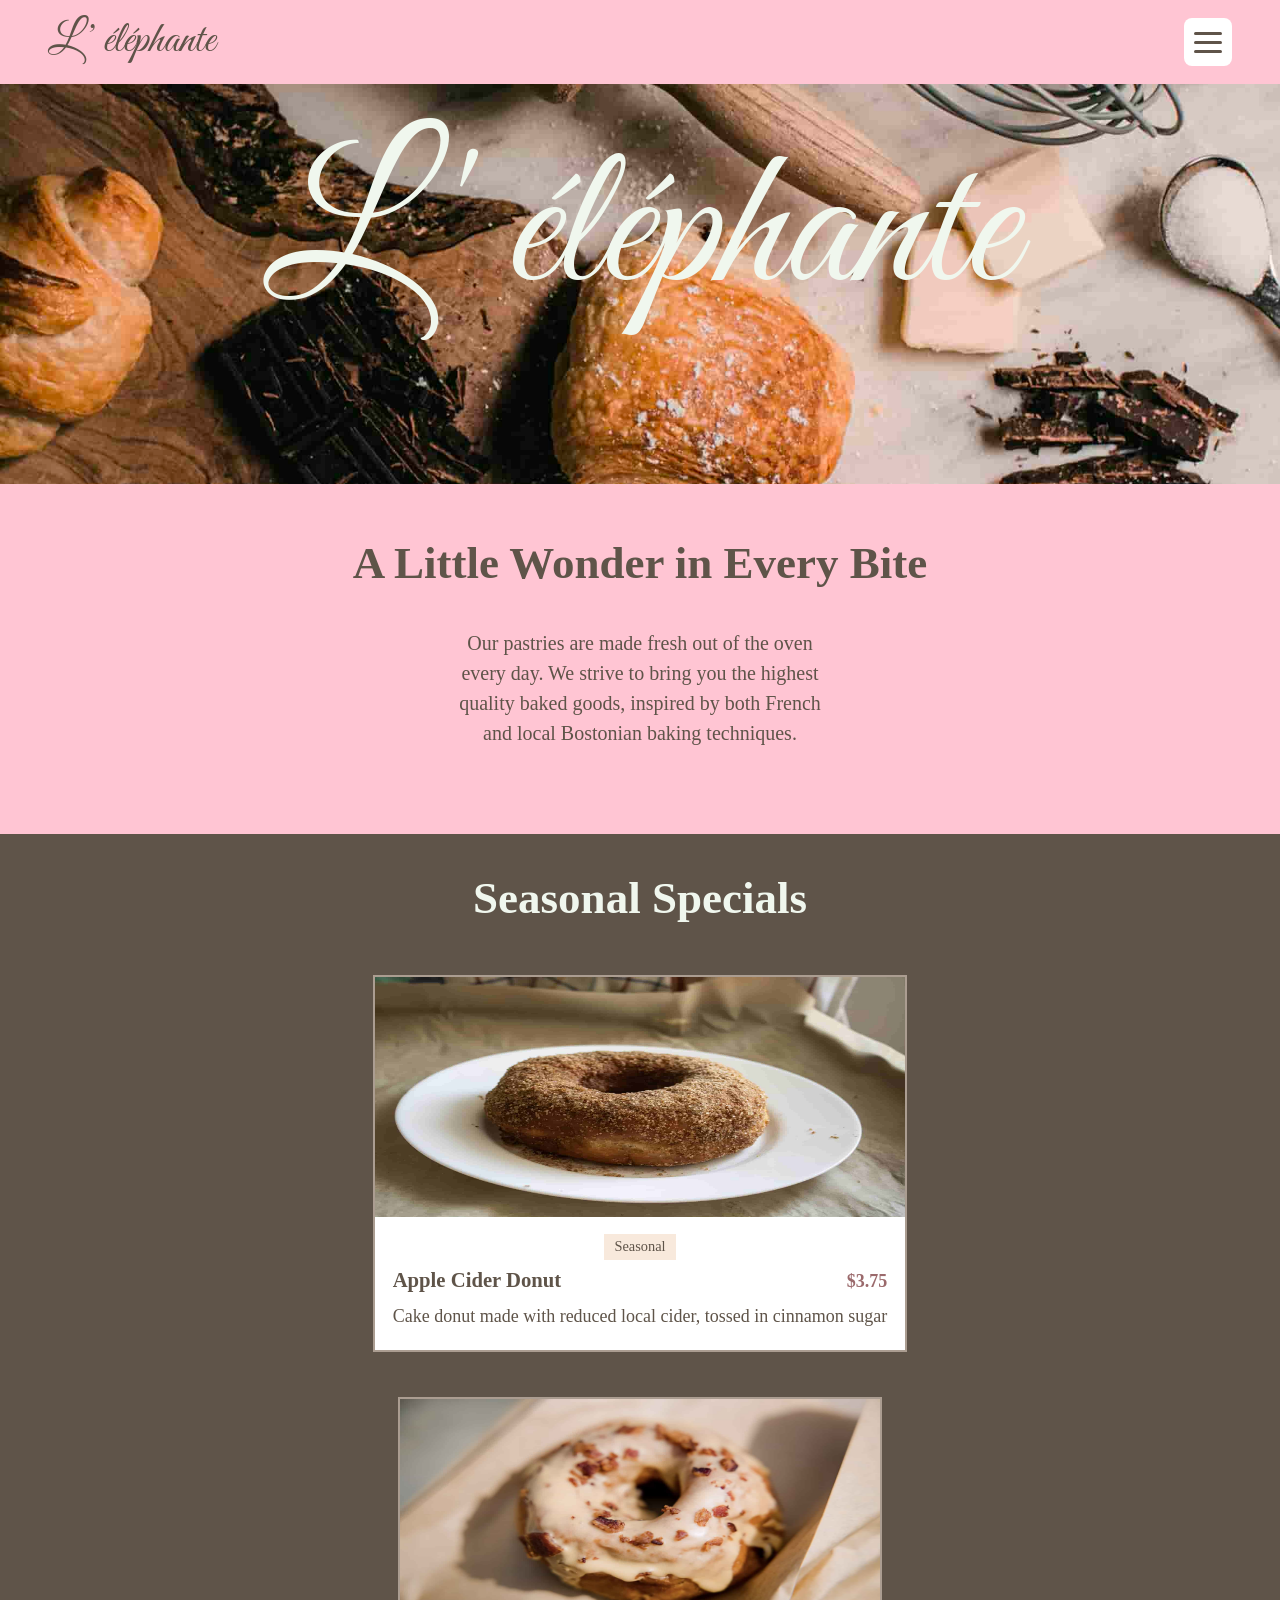
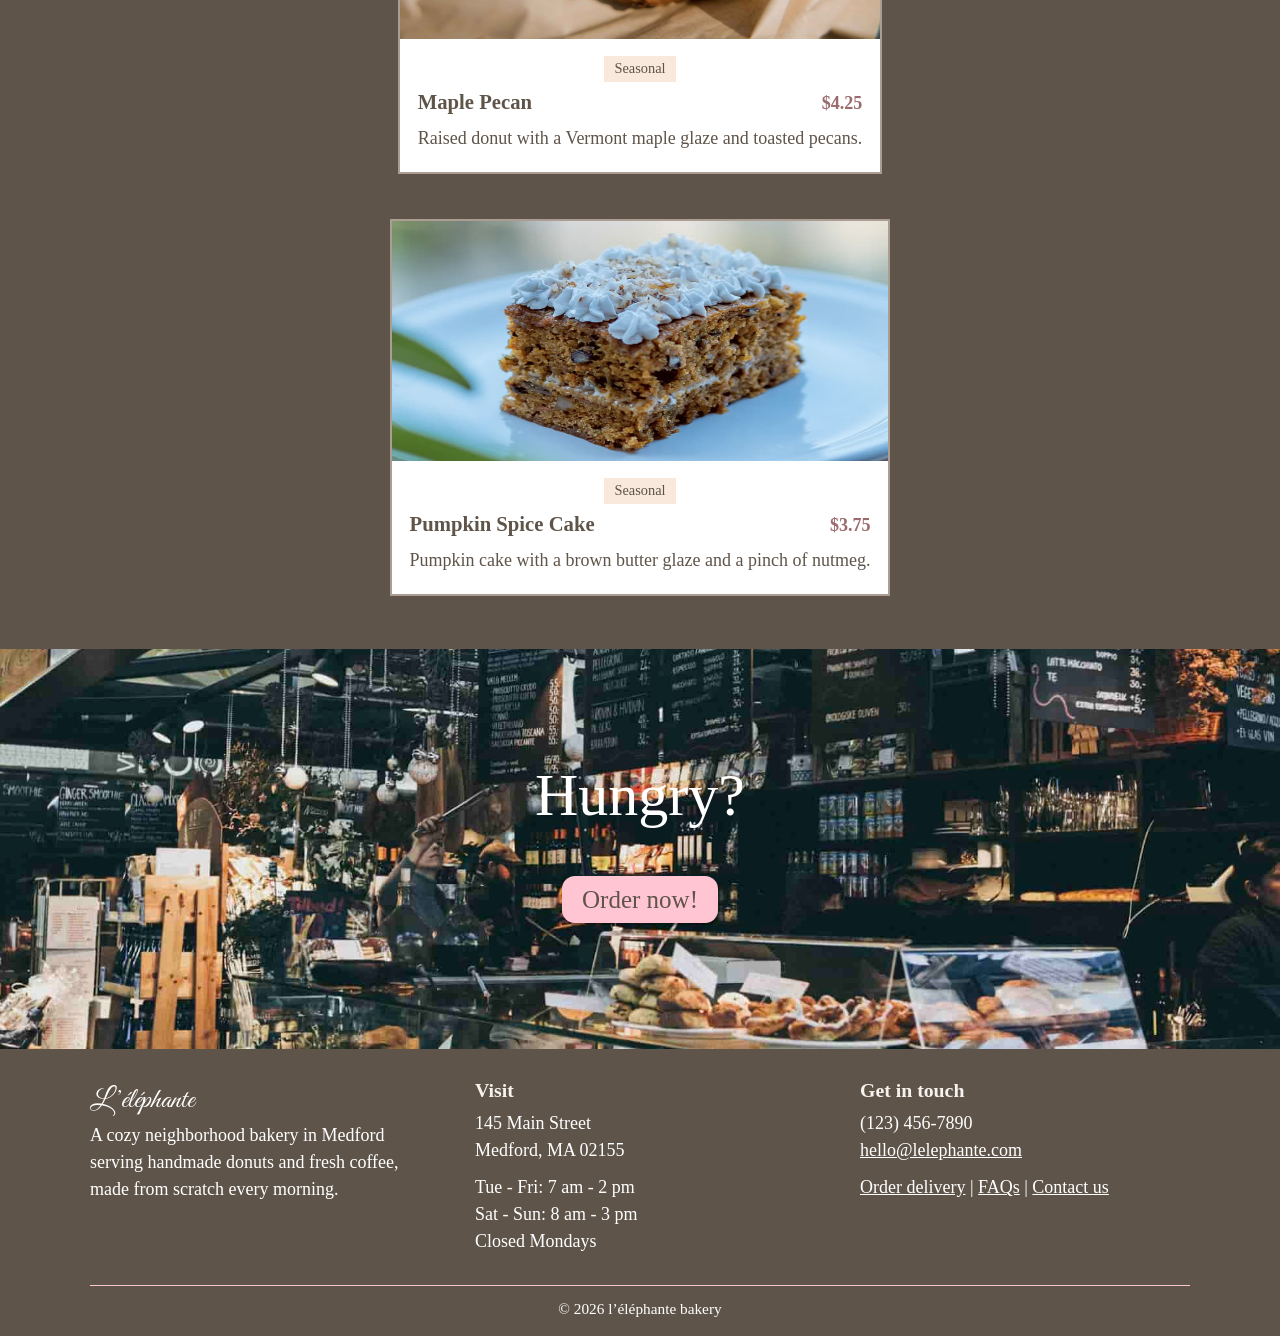
==== commit bce36647: "fixing fonts/colors/images" ====
--- a/index.html
+++ b/index.html
@@ -14,12 +14,12 @@
             }
             .menu-section h2 {
                 text-align: center;
-                border-bottom: 1px solid #b09398;
+                border-bottom: 1px solid #FFC5D3;
                 padding-bottom: 8px;
             }
             .order-cta {
                 text-align:center;
-                background-color: #cedfd9;
+                background-color: #f7f2ee;
                 padding: 25px 20px;
                 margin-top: 20px;
             }
@@ -36,14 +36,14 @@
                 flex-basis: 30%;
                 margin: 1.5%;
                 background-color: #ffffff;
-                border: 1px solid #cedfd9;
+                border: 2px solid #ab9d91;
             }
             /* the mint background shows if a photo is missing */
             .menu-card img {
                 display: block;
                 width: 100%;
-                min-height: 160px;
-                background-color: #cedfd9;
+                max-height: 240px;
+                background-color: #f7f2ee;
             }
             .menu-card-body {
                 padding: 15px 18px 20px;
@@ -60,7 +60,7 @@
             .menu-card .price {
                 margin-left: 12px;
                 font-weight: bold;
-                color: #9b6a6c;
+                color: #9B6A6C;
             }
             .menu-card p {
                 margin: 8px 0 0;
@@ -70,7 +70,7 @@
                 margin-bottom: 8px;
                 padding: 2px 10px;
                 font-size: 0.8em;
-                background-color: #cedfd9;
+                background-color: #f8e9dc;
             }
             @media (max-width: 678px) {
                 .menu-card {
@@ -92,7 +92,7 @@
     <div class="wrapper">
         <!-- header -->
   <header class="site-header">
-    <h1 class="site-title"><a href="index.html">L’ éléphante</a></h1>
+    <p class="site-title"><a href="index.html">L’ éléphante</a></p>
     <button class="menu-toggle" type="button">
       <span class="menu-toggle__bar"></span>
       <span class="menu-toggle__bar"></span>
@@ -134,8 +134,8 @@
             </div>
         </div>
         <div class="section3">
-            <h2>Order Now</h2>
-            <a href="delivery.html" class="More">click here to get started</a>
+            <h2>Hungry?</h2>
+            <a href="delivery.html" class="More">Order now!</a>
         </div>
 
     </div>
--- a/style.css
+++ b/style.css
@@ -1,9 +1,9 @@
 :root {
   --stone-brown: #5F5449;
   --smoky-rose: #9B6A6C;
-  --lighter-rose: #B09398;
-  --light-teal: #CEDFD9;
-  --off-white: #EBFCFB;
+  --lighter-rose: #FFC5D3;
+  --light-teal: #f7f2ee;
+  --off-white: #FFFFFF;
 }
 
 /* base */
@@ -20,7 +20,7 @@
   font-size: 18px;
   line-height: 1.5;
   color: #5f5449;
-  background-color: #ebfcfb;
+  background-color: #FFFFFF;
 }
 
 h1, h2, h3 {
@@ -80,7 +80,7 @@
 }
 
 .logo:hover {
-  color: #cedfd9;
+  color: #f7f2ee;
 }
 
 .wrapper {
@@ -106,7 +106,7 @@
 
 nav:not(.menu-panel) a {
   text-decoration: none;
-  color: var(--off-white);
+  color: #ffffff;
   font-size: 19px;
   margin-right: 10px;
   padding-left: 20px;
@@ -125,7 +125,7 @@
 
 .hero {
   background-color: var(--stone-brown);
-  background-image: url("https://images.unsplash.com/photo-1597528662465-55ece5734101?q=80&w=1548&auto=format&fit=crop&ixlib=rb-4.1.0&ixid=NHwxMjA3fDA%3D");
+  background-image: url("images/home-hero.jpg");
   background-size: cover;
   background-position: center;
   background-repeat: no-repeat;
@@ -160,17 +160,17 @@
 
 .section h2 {
   padding-top: 15px;
-  color: var(--off-white);
+  color: #5F5449;
   font-family: Poppins;
   font-size: 45px;
 }
 
 .section p {
   color: var(--stone-brown);
-  font-family: Georgia, 'Times New Roman', Times, serif;
-  font-size: 30px;
-  margin-left: 25%;
-  margin-right: 25%;
+  font-family: Poppins;
+  font-size: 20px;
+  margin-left: 35%;
+  margin-right: 35%;
 }
 
 .section2 {
@@ -199,6 +199,50 @@
   min-height: 500px;
 }
 
+.product {
+  z-index: 1;
+  display: flex;
+  flex-direction: column;
+  align-items: center;
+  align-content: space-between;
+  padding: 0;
+  position: relative;
+  font-family: Cambria, Cochin, Georgia, Times, 'Times New Roman', serif;
+  font-size: 25px;
+  color: #F0F7EE;
+}
+
+.product img {
+  max-width: 80%;
+  margin-top: 10px;
+  border-radius: 6px;
+}
+
+.overlay {
+  z-index: 2;
+  background-color: hsla(0, 20%, 6%, 0.621);
+  width: 400px;
+  height: 400px;
+  display: none;
+  position: absolute;
+  border-radius: 6px;
+}
+
+.overlay a {
+  position: absolute;
+  top: 50%;
+  left: 50%;
+  font-size: 40px;
+  color: white;
+  transform: translate(-50%, -50%);
+  -ms-transform: translate(-50%, -50%);
+  text-align: center;
+}
+
+.product:hover .overlay {
+  display: block;
+}
+
 /* Section 3 */
 
 .section3 {
@@ -208,7 +252,7 @@
   width: 100%;
   text-align: center;
   margin-bottom: auto;
-  background-image: url("https://images.unsplash.com/photo-1523294587484-bae6cc870010?q=80&w=2004&auto=format&fit=crop&ixlib=rb-4.1.0&ixid=NHwxMjA3fDA%3D");
+  background-image: url("images/home-banner.jpg");
   background-size: cover;
   background-position: center;
   background-repeat: no-repeat;
@@ -225,24 +269,27 @@
 }
 
 .More {
-  background-color: var(--smoky-rose);
+  background-color: var(--lighter-rose);
   width: fit-content;
   padding-top: 10px;
   padding-bottom: 10px;
-  padding-left: 6px;
-  padding-right: 6px;
+  padding-left: 20px;
+  padding-right: 20px;
   border: 0;
   border-radius: 13px;
-  font-family: "Poppins", sans-serif;
   font-size: 25px;
   font-weight: 400;
   font-style: normal;
-  color: white;
+  color: var(--stone-brown);
   box-shadow: 2px 2px 2px rgba(0, 0, 0, 0.374);
   text-decoration: none;
   text-align: center;
   justify-self: center;
   margin-top: 20px;
+}
+.More:hover {
+  background-color: var(--smoky-rose);
+  color: #ffffff;
 }
 
 /* shared button */
@@ -271,7 +318,7 @@
 /* footer (fixed page element) */
 .site-footer {
   background-color: #5f5449;
-  color: #ebfcfb;
+  color: #FFFFFF;
   padding: 30px 20px 15px;
 }
 
@@ -293,7 +340,7 @@
 }
 
 .site-footer h2 {
-  color: #cedfd9;
+  color: #f7f2ee;
   font-size: 1.1em;
   margin: 0 0 8px;
 }
@@ -303,18 +350,18 @@
 }
 
 .site-footer a {
-  color: #ebfcfb;
+  color: #FFFFFF;
 }
 
 .site-footer a:hover {
-  color: #cedfd9;
+  color: #ab9d91;
 }
 
 .copyright {
   max-width: 1100px;
   margin: 0 auto;
   padding-top: 12px;
-  border-top: 1px solid #b09398;
+  border-top: 1px solid #FFC5D3;
   text-align: center;
   font-size: 0.85em;
 }
@@ -418,6 +465,29 @@
     margin-right: 10%;
   }
 
+  /* Products */
+  .product {
+    width: 100%;
+  }
+
+  .product img {
+    width: 250px;
+    max-width: 80%;
+    height: auto;
+  }
+
+  /* Overlay */
+  .overlay {
+    width: 250px;
+    height: 250px;
+    top: 0;
+    left: 0;
+  }
+
+  .overlay a {
+    font-size: 30px;
+  }
+
   /* More button */
   .More {
     font-size: 20px;
@@ -464,3 +534,22 @@
     flex-basis: 100%;
   }
 }
+
+/* consistent fonts on every page */
+/* bakery name: the same script font as the header */
+.logo,
+.hero h1 {
+  font-family: "Great Vibes", "Brush Script MT", "Segoe Script", cursive;
+  font-weight: 400;
+}
+
+/* everything else: Times New Roman, like the rest of the site */
+.hero h2,
+.section h2,
+.section2 h2,
+.section3 h2,
+.product,
+.More,
+#titleCard {
+  font-family: "Times New Roman", Times, serif;
+}
--- a/header.css
+++ b/header.css
@@ -43,11 +43,10 @@
   font-family: "Great Vibes", "Brush Script MT", "Segoe Script", cursive;
   font-size: clamp(1.75rem, 4vw, 2.75rem);
   font-weight: 400;
-  line-height: 1;
+  line-height: 1.3;
   color: var(--stone-brown);
   white-space: nowrap;
-  overflow: hidden;
-  text-overflow: ellipsis;
+  overflow: visible;
 }
 
 .site-title a {
@@ -191,6 +190,49 @@
   text-decoration: none;
 }
 
+/* hover effects */
+/* logo: changes color on hover */
+.site-title a {
+  transition: color 0.2s ease;
+}
+
+.site-title a:hover {
+  color: var(--smoky-rose);
+}
+
+/* hamburger button: bars turn rose on hover */
+.menu-toggle {
+  cursor: pointer;
+}
+
+.menu-toggle__bar {
+  transition: background-color 0.2s ease;
+}
+
+.menu-toggle:hover .menu-toggle__bar {
+  background-color: var(--smoky-rose);
+}
+
+/* close (x) button */
+.menu-close {
+  cursor: pointer;
+}
+
+.menu-close:hover {
+  background-color: var(--lighter-rose);
+}
+
+/* page links in the menu: underline on hover */
+.menu-list a:hover {
+  text-decoration: underline;
+}
+
+/* the page you're on is rose instead of brown (script.js adds this class) */
+.menu-list a.is-current {
+  color: var(--smoky-rose);
+}
+
+
 /* makes header responsive */
 
 @media (max-width: 480px) {
@@ -218,4 +260,3 @@
     --menu-width: 420px;
   }
 }
-
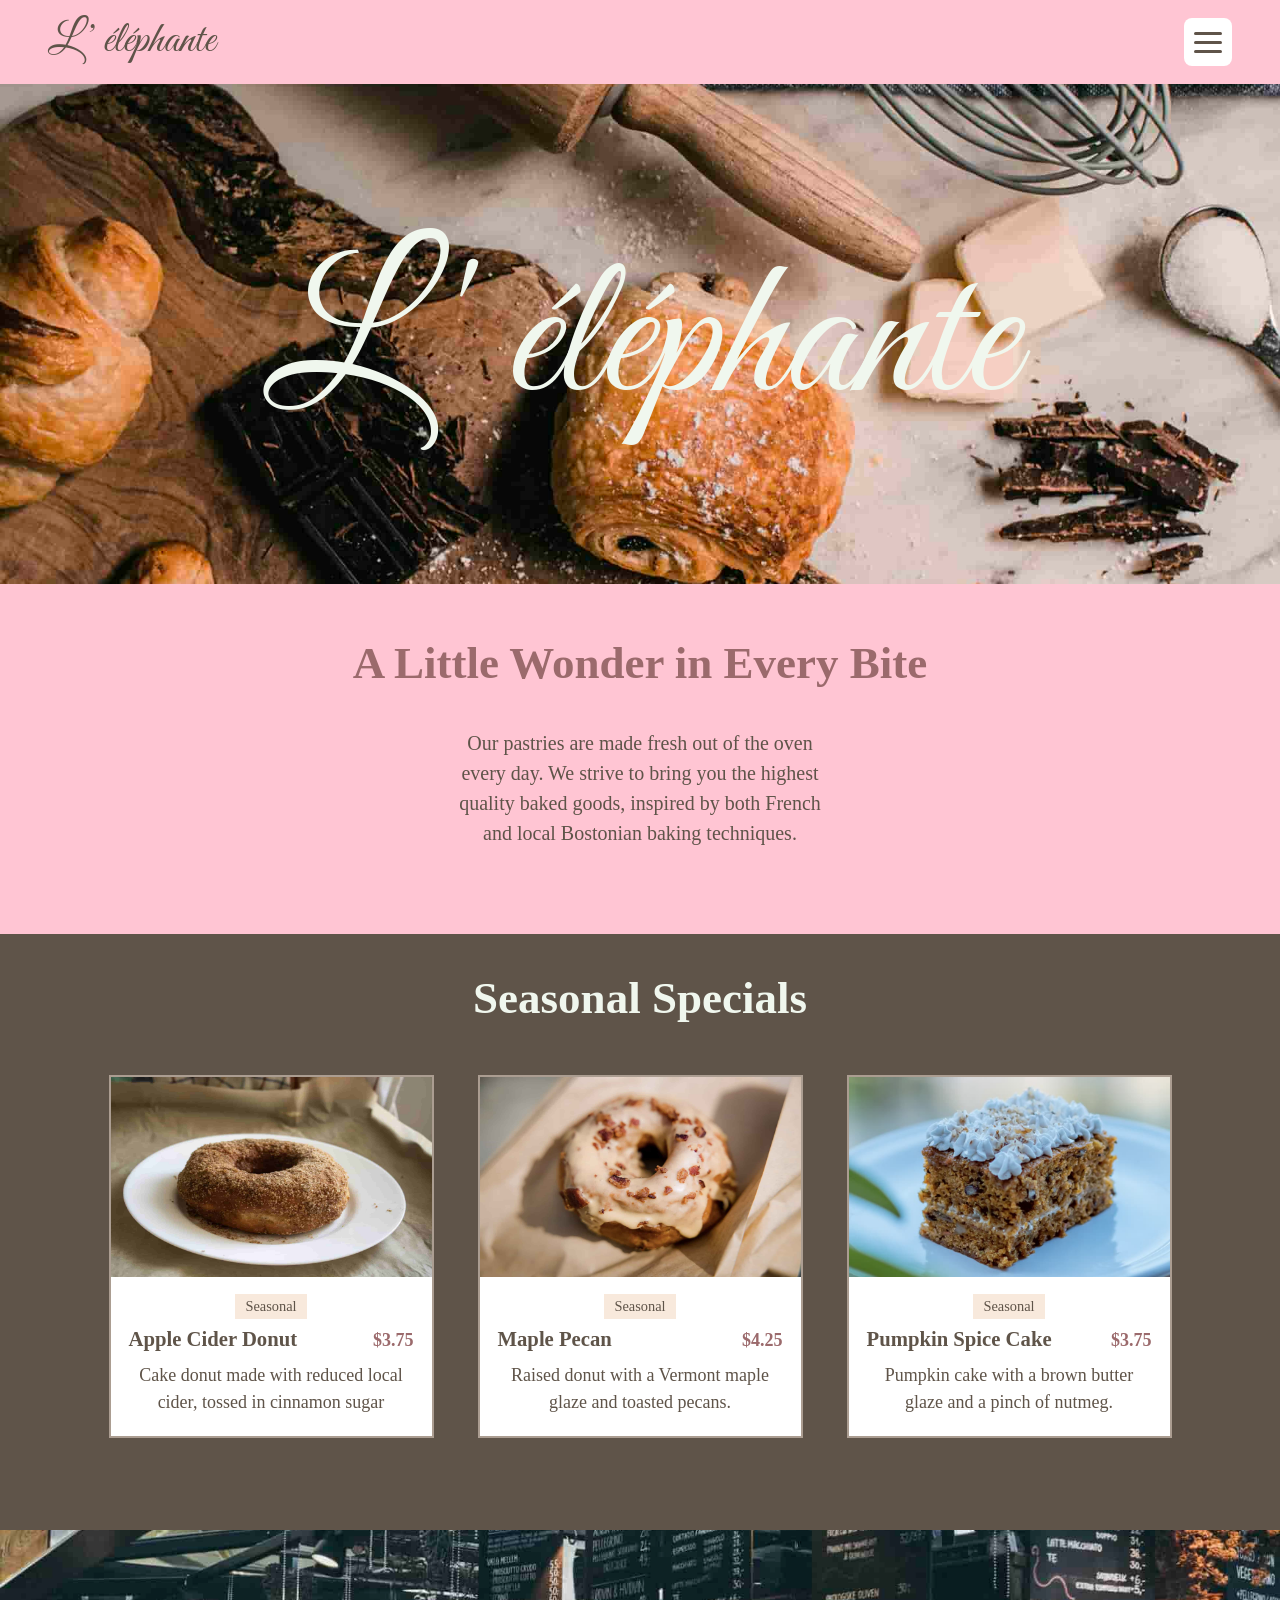
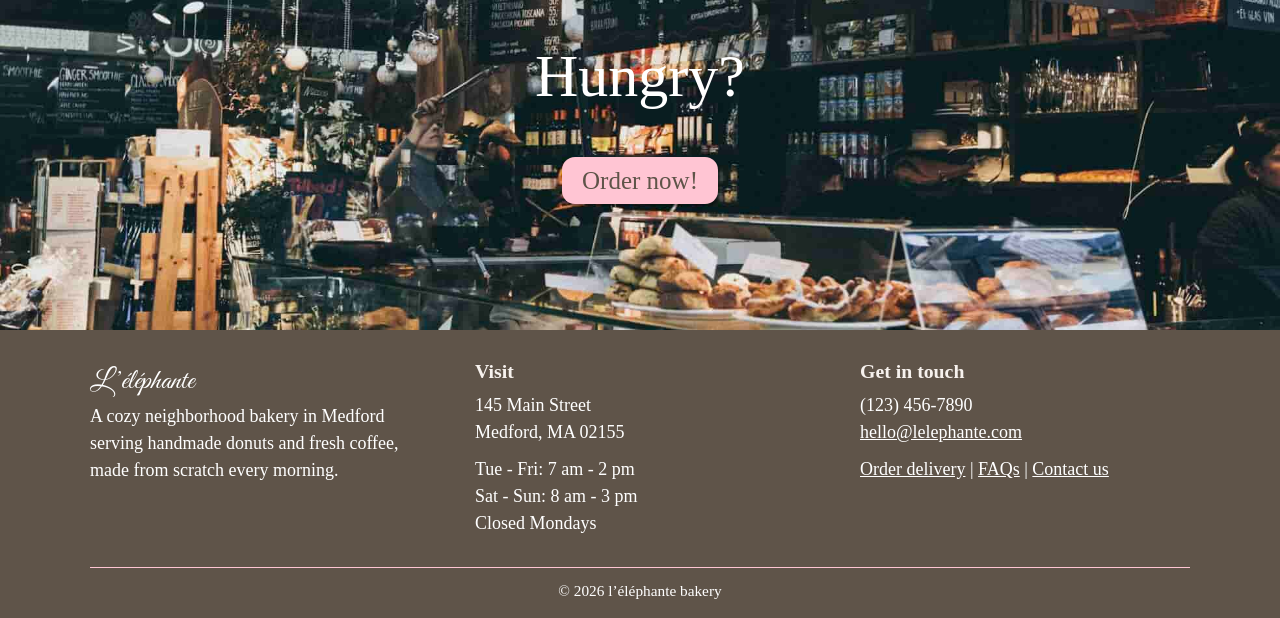
==== commit caeaefe1: "fixed menu cards stretching, added headers to html files" ====
--- a/index.html
+++ b/index.html
@@ -1,3 +1,9 @@
+<!--
+    Author: Ishaan Srivastava
+    CS20 Midterm Project: l'elephante bakery
+    index.html - builds the home page, uses menu cards for seasonal items section
+-->
+
 <!DOCTYPE html>
 <html lang="en">
 <head>
@@ -33,8 +39,8 @@
                 justify-content: center;
             }
             .menu-card {
-                flex-basis: 30%;
-                margin: 1.5%;
+                flex: 0 0 325px;
+                margin: 12px;
                 background-color: #ffffff;
                 border: 2px solid #ab9d91;
             }
@@ -42,7 +48,7 @@
             .menu-card img {
                 display: block;
                 width: 100%;
-                max-height: 240px;
+                max-height: 200px;
                 background-color: #f7f2ee;
             }
             .menu-card-body {
@@ -72,20 +78,21 @@
                 font-size: 0.8em;
                 background-color: #f8e9dc;
             }
-            @media (max-width: 678px) {
-                .menu-card {
-                    flex-basis: 45%;
-                }
+            /* seasonal cards will wrap like the menu page */
+            #seasonal-list {
+                display: flex;
+                flex-direction: row;
+                flex-wrap: wrap;
+                justify-content: center;
+                align-items: flex-start;
+                width: 100%;
+                max-width: 1100px;
+                min-height: 0;
+                margin: 0 auto;
             }
-            @media (max-width: 700px) {
-                .menu-card {
-                    flex-basis: 45%;
-                    margin: 10px 0;
-                    /* width: 75%; */
-                }
+            .section2 {
+                padding-bottom: 80px;
             }
-
-
         </style>
 </head>
 <body>
--- a/style.css
+++ b/style.css
@@ -129,11 +129,15 @@
   background-size: cover;
   background-position: center;
   background-repeat: no-repeat;
-  min-height: 400px;
+  min-height: 500px;
   width: 100%;
   text-align: center;
   margin-bottom: auto;
   margin-top: 0;
+  display: flex;
+  flex-direction: column;
+  justify-content: center;
+  align-items:center;
 }
 
 .hero h1 {
@@ -141,7 +145,6 @@
   font-family: Poppins;
   font-size: 200px;
   margin-bottom: 10px;
-  padding-bottom: 100px;
 }
 
 .hero h2 {
@@ -160,7 +163,7 @@
 
 .section h2 {
   padding-top: 15px;
-  color: #5F5449;
+  color: var(--smoky-rose);
   font-family: Poppins;
   font-size: 45px;
 }
@@ -190,13 +193,13 @@
 /* menu products */
 .Products {
   display: grid;
-  grid-template-columns: repeat(3, 400px);
+  grid-template-columns: repeat(3, 350px);
   justify-content: center;
   gap: 20px;
   max-width: 1300px;
   width: 100%;
   margin: 0 auto 40px;
-  min-height: 500px;
+  min-height: 405px;
 }
 
 .product {
--- a/header.css
+++ b/header.css
@@ -1,3 +1,9 @@
+/* 
+    Author: Eddy Hernandez
+    CS20 Midterm Project: l'elephante bakery
+    header.css - external stylesheet for the header element on every page
+*/
+
 /* Cursive font for bakery name */
 @import url("https://fonts.googleapis.com/css2?family=Great+Vibes&display=swap");
 
